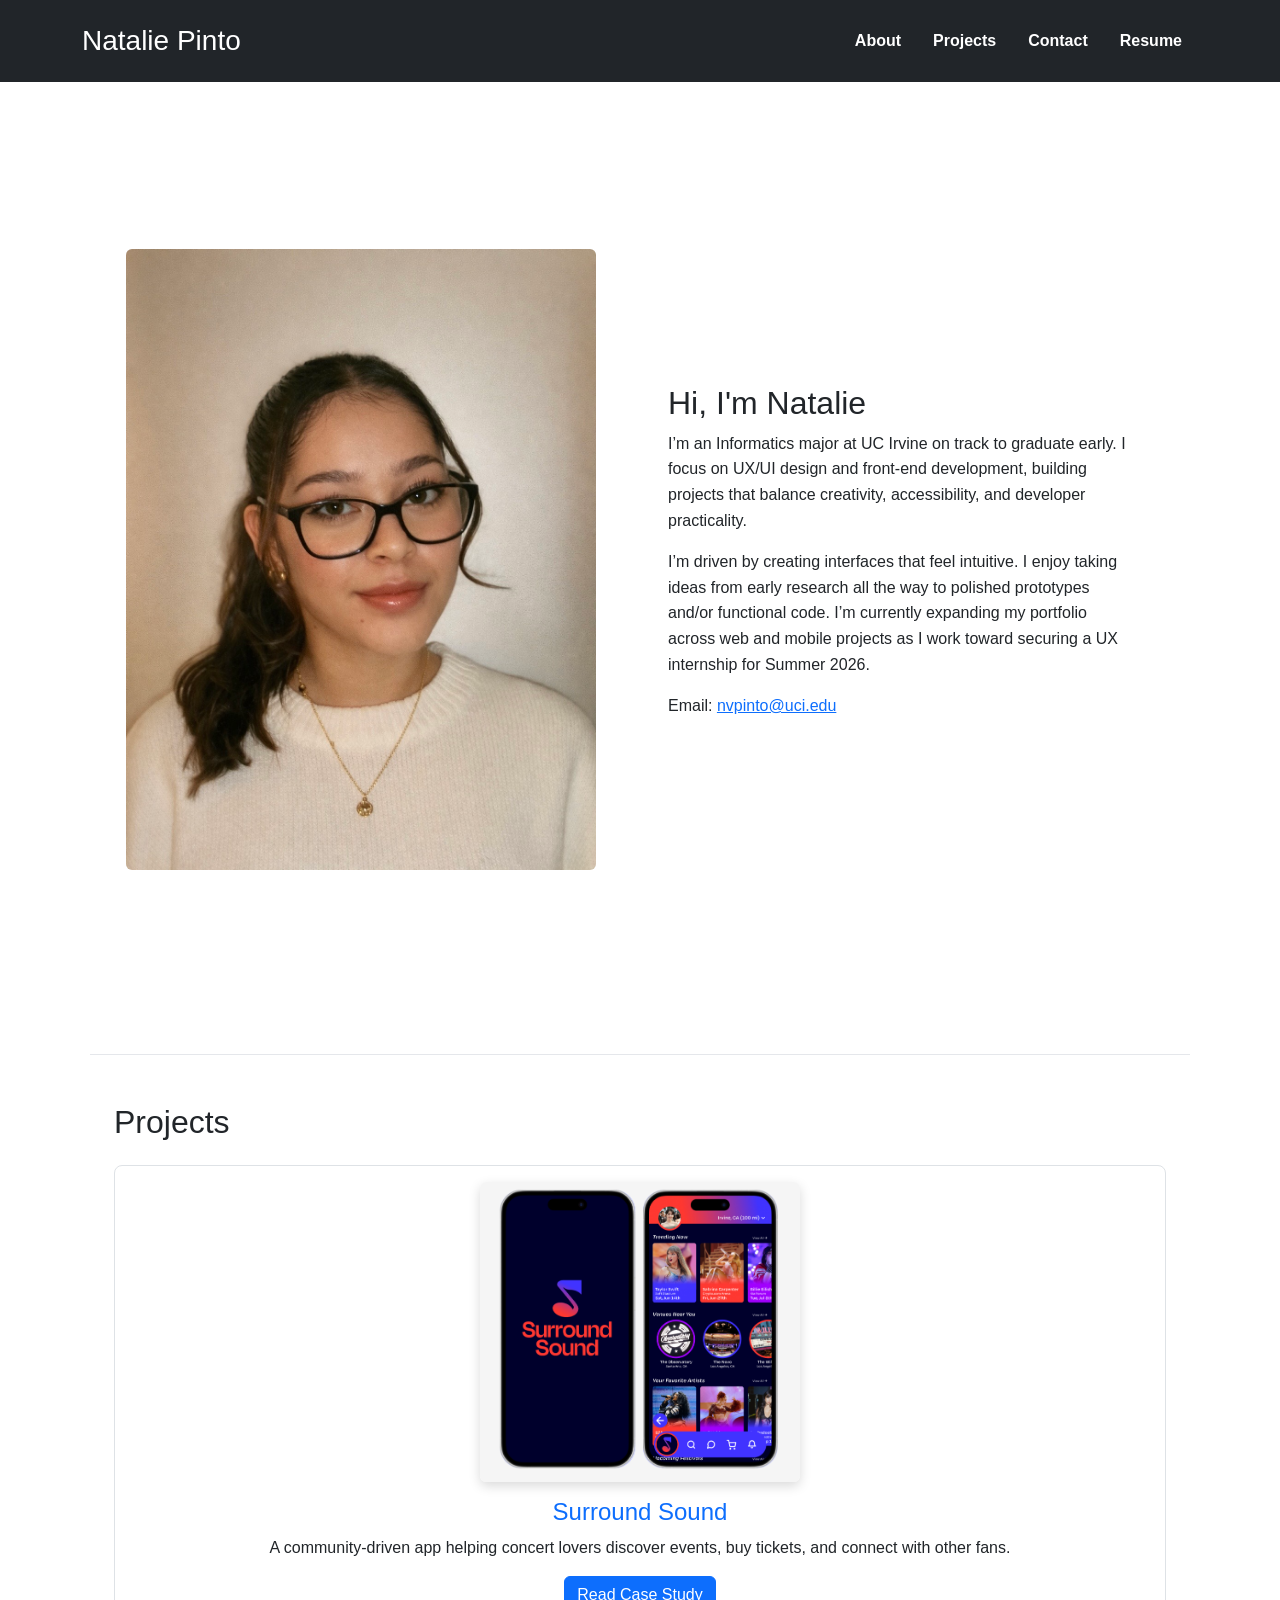
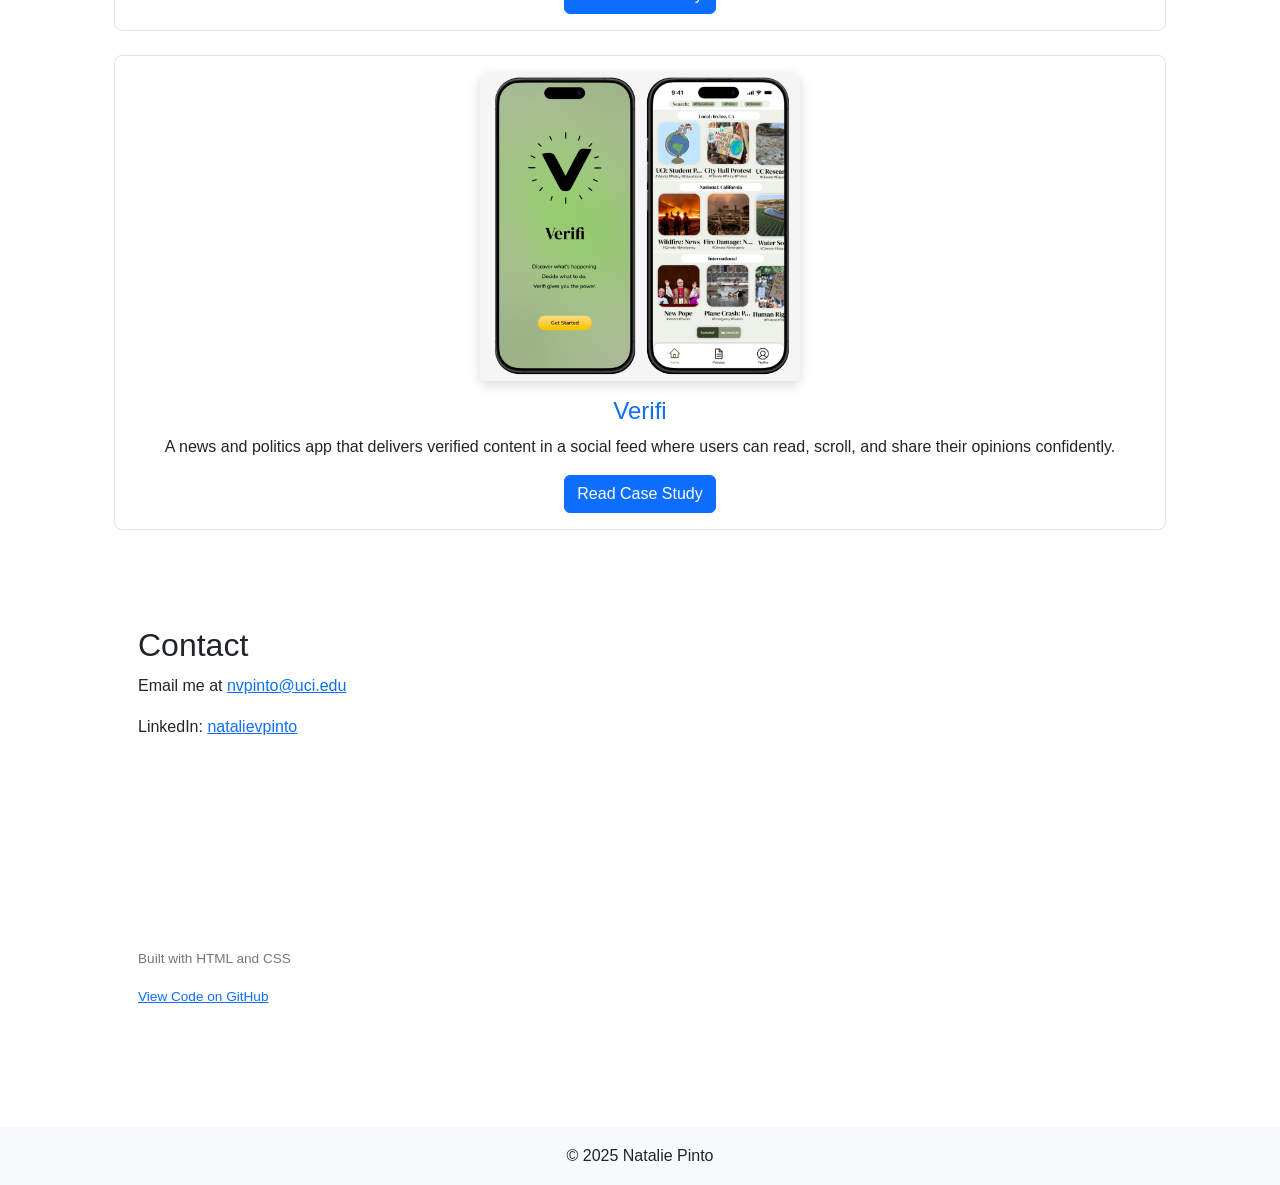
==== index.html @ e4ac5cdb "changed pfp name" ====
<!doctype html>
<html lang="en">
<!--
WRITTEN BY: Natalie Pinto
EMAIL: nvpinto@uci.edu
-->
<head>
  <meta charset="utf-8">
  <meta name="author" content="Natalie Pinto">
  <meta name="description" content="A simple portfolio site for INF assignment">
  <meta name="viewport" content="width=device-width, initial-scale=1">
  <title>Natalie's UX/UI Design Portfolio</title>

  <!-- Bootstrap (for responsiveness) -->
  <link rel="stylesheet" href="https://cdn.jsdelivr.net/npm/bootstrap@5.3.3/dist/css/bootstrap.min.css">
  <!-- External CSS -->
  <link rel="stylesheet" href="styles.css">

  <style>
    section { scroll-margin-top: 90px; }
  </style>
</head>

<body>
  <!-- Sticky navbar -->
  <header class="bg-dark text-white p-4 sticky-top">
    <div class="container d-flex justify-content-between align-items-center">
      <h1 class="m-0 fs-3">Natalie Pinto</h1>

      <nav class="d-flex">
        <a href="#about" class="text-white text-decoration-none mx-3">About</a>
        <a href="#projects" class="text-white text-decoration-none mx-3">Projects</a>
        <a href="#contact" class="text-white text-decoration-none mx-3">Contact</a>
        <a href="resume.html" class="text-white text-decoration-none mx-3">Resume</a>

      </nav>
    </div>
  </header>


  <main class="container my-4">
    <section id="about" class="hero row align-items-center gy-4">
      <div class="col-12 col-md-6 hero_img text-center">
        <img src="images/headshot.PNG" alt="Portrait of Natalie Pinto" class="img-fluid rounded">
      </div>
      <div class="col-12 col-md-6 hero_text">
        <h2>Hi, I'm Natalie</h2>
        <p>
          I’m an Informatics major at UC Irvine on track to graduate early.
          I focus on UX/UI design and front-end development, building projects that balance creativity,
          accessibility, and developer practicality.
        </p>
        <p>
          I’m driven by creating interfaces that feel intuitive. I enjoy taking ideas 
          from early research all the way to polished prototypes and/or functional code. I’m currently expanding 
          my portfolio across web and mobile projects as I work toward securing a UX internship for Summer 2026.
        </p>
        <p>Email: <a href="mailto:nvpinto@uci.edu">nvpinto@uci.edu</a></p>
      </div>
    </section>

    <section id="projects" class="projects mt-5">
      <h2 class="mb-4">Projects</h2>

      <article class="border p-3 rounded-3 project-card mb-4">
        <div class="project1_img mb-3 text-center">
          <a href="surroundSound.html">
            <img src="images/SurroundSoundCover.PNG" alt="Surround Sound App Screenshot" class="img-fluid rounded">
          </a>
        </div>
        <!-- Fixed anchor so the text is clickable -->
        <h3 class="h4">
          <a href="surroundSound.html" class="text-decoration-none">Surround Sound</a>
        </h3>
        <p class="mb-2">
          A community-driven app helping concert lovers discover events, buy tickets, and connect
          with other fans.
        </p>
        <a href="surroundSound.html" class="btn btn-primary mt-2">Read Case Study</a>
      </article>

      <article class="border p-3 rounded-3 project-card">
        <div class="project2_img mb-3 text-center">
          <a href="verifi.html">
            <img src="images/VerifiCover.PNG" alt="Verifi App Screenshot" class="img-fluid rounded">
          </a>
        </div>
        <h3 class="h4">
          <a href="verifi.html" class="text-decoration-none">Verifi</a>
        </h3>
        <p class="mb-2">
          A news and politics app that delivers verified content in a social feed where users can
          read, scroll, and share their opinions confidently.
        </p>
        <a href="verifi.html" class="btn btn-primary mt-2">Read Case Study</a>
      </article>


    <section id="contact" class="mt-5">
      <h2>Contact</h2>
      <!-- Fixed mailto link to match displayed email -->
      <p>Email me at <a href="mailto:nvpinto@uci.edu">nvpinto@uci.edu</a></p>
      <p>LinkedIn: <a href="https://www.linkedin.com/in/natalievpinto/">natalievpinto</a></p>
    </section>
  </main>

  <section id="tools-used" class="tools">
    <div class= "tech-stack"> 
      <p>
        Built with HTML and CSS
      </p>    
      <a href="https://github.com/natpinto/natpinto.github.io"
        target="_blank">
        View Code on GitHub
      </a>         
    </div>
 
   </section>


  <footer class="text-center bg-light p-3 mt-5">
    <p class="m-0">© 2025 Natalie Pinto</p>
  </footer>
</body>
</html>
---- styles.css ----
/* Basic styling */
:root {
  --gap: 2rem;
  --maxw: 1100px;
}



section:first-of-type {
  border-top: none;
}

header h1 {
  font-size: 2rem;
  margin-left: 0;
}

header nav a {
  text-decoration: none;
  font-weight: bold;
  margin-right: 0;
}

header nav a:hover {
  text-decoration: underline;
}

body {
  font-family: Arial, sans-serif;
  margin: 0;
  line-height: 1.6;
  padding: 0;
}

.hero {
  display: flex;
  align-items: center;
  justify-content: space-between;
  min-height: 100vh;   /* <-- ensures it fills the whole screen */
  padding: 1rem 2rem 2rem 2rem;
  margin: 0;
  margin-top: 0;
  width: 100%;
  gap: 3rem;
}

.hero_img, .hero_text {
  flex: 1;
}

.hero_img img {
  width: 100%;
  height: auto;        /* keeps full image visible */
  object-fit: contain; /* no cropping */
  border-radius: 12px;
}

.hero_text h1 { 
  margin-top: 0; 
}

h1, h2, h3 {
  margin-bottom: 0.5rem;
}

section {
  padding: 3rem 1.5rem;
  max-width: var(--maxw);
  margin: 0 auto;
  box-sizing: border-box;
  border-top: 1px solid #e5e7eb;}

/* Navigation styling */
nav a {
  text-decoration: none;
  font-weight: bold;
}

nav a:hover {
  text-decoration: underline;
}

.project-card {
  text-align: center;       
}

/*Image Styling*/

/* Project images on the home page */
.project1_img img,
.project2_img img {
  max-width: 100%;      
  height: auto;
  border-radius: 12px;
  margin-bottom: 1rem;
  box-shadow: 0 4px 12px rgba(0,0,0,0.15);
}




/* Competitive Analysis image styling */

.compAnalysis {
  text-align: center;          
  margin: 2rem 0;             
}

.compAnalysis img {
  display: block;
  margin: 0 auto;
  width: 90%;
  max-width: 1200px;            
  height: auto;             
  border-radius: 8px;          
  box-shadow: 0 4px 12px rgba(0,0,0,0.15); 
  margin-bottom: 1.5rem;
}

/*Key Insights table*/
.key-insights {
  width: 80%;               
  max-width: 900px;         
  margin: 0 auto;          
  border-collapse: separate;
  border-spacing: 1rem;
  text-align: center;
}

.key-insights th {
  background-color: #B4B3E5;  
  padding: 1rem;
  border-radius: 10px;
  font-size: 1.1rem;
  font-weight: bold;
}

.key-insights td {
  background-color: #D4D4F6;
  padding: 1rem;
  border-radius: 10px;
  vertical-align: top;
}

/*Empathy Map styling */

.empathyMap {
  text-align: center;          
  margin: 2rem 0;             
}

.empathyMap img {
  max-width: 100%;            
  height: auto;             
  border-radius: 8px;          
  box-shadow: 0 4px 12px rgba(0,0,0,0.15); 
}

.empathyMap a {
  display: inline-block;    
  margin-top: 0.5rem;
  text-decoration: none;
  color: #007bff;
  font-weight: bold;
}
.empathyMap a:hover {
  text-decoration: underline;
}

.appScreens {
  text-align: center;          
  margin: 2rem 0;             
}

.appScreens img {
  max-width: 100%;            
  height: auto;             
  border-radius: 8px;          
  box-shadow: 0 4px 12px rgba(0,0,0,0.15); 
}

.wireframes {
  text-align: center;          
  margin: 2rem 0;             
}

.wireframes img {
  max-width: 100%;            
  height: auto;             
  border-radius: 8px;          
  box-shadow: 0 4px 12px rgba(0,0,0,0.15); 
}

.mockups {
  text-align: center;          
  margin: 2rem 0;             
}

.mockups img {
  max-width: 100%;            
  height: auto;             
  border-radius: 8px;          
  box-shadow: 0 4px 12px rgba(0,0,0,0.15); 
}

.prototype-link {
  text-align: center;          
  margin: 2rem 0;             
}

.prototype-link .btn {
  font-size: 1.1rem;
  padding: 0.6rem 1.2rem;
  border-radius: 8px;
}


/* Responsive: smaller screens */
@media (max-width: 800px) {
  .hero {
    flex-direction: column;       
    min-height: auto;              
    padding-top: 2.5rem;
  }
  .hero_img, .hero_text {
    flex: 1 1 auto;
    width: 100%;
  }
  .hero_img { justify-content: center; }
  .hero_text { text-align: left; }

  .hero_img img {
    max-width: 200px;      
  }
}

/* Project card images on home page */
.project-card img {
  max-width: 320px;      /* controls size */
  width: 100%;
  height: auto;
  object-fit: cover;
  margin: 0 auto;
  display: block;
  border-radius: 12px;
}

.tech-stack {
  font-size: 0.85rem;
  color: #777;
  margin-bottom: 1rem;
  margin: 1.5rem;
}
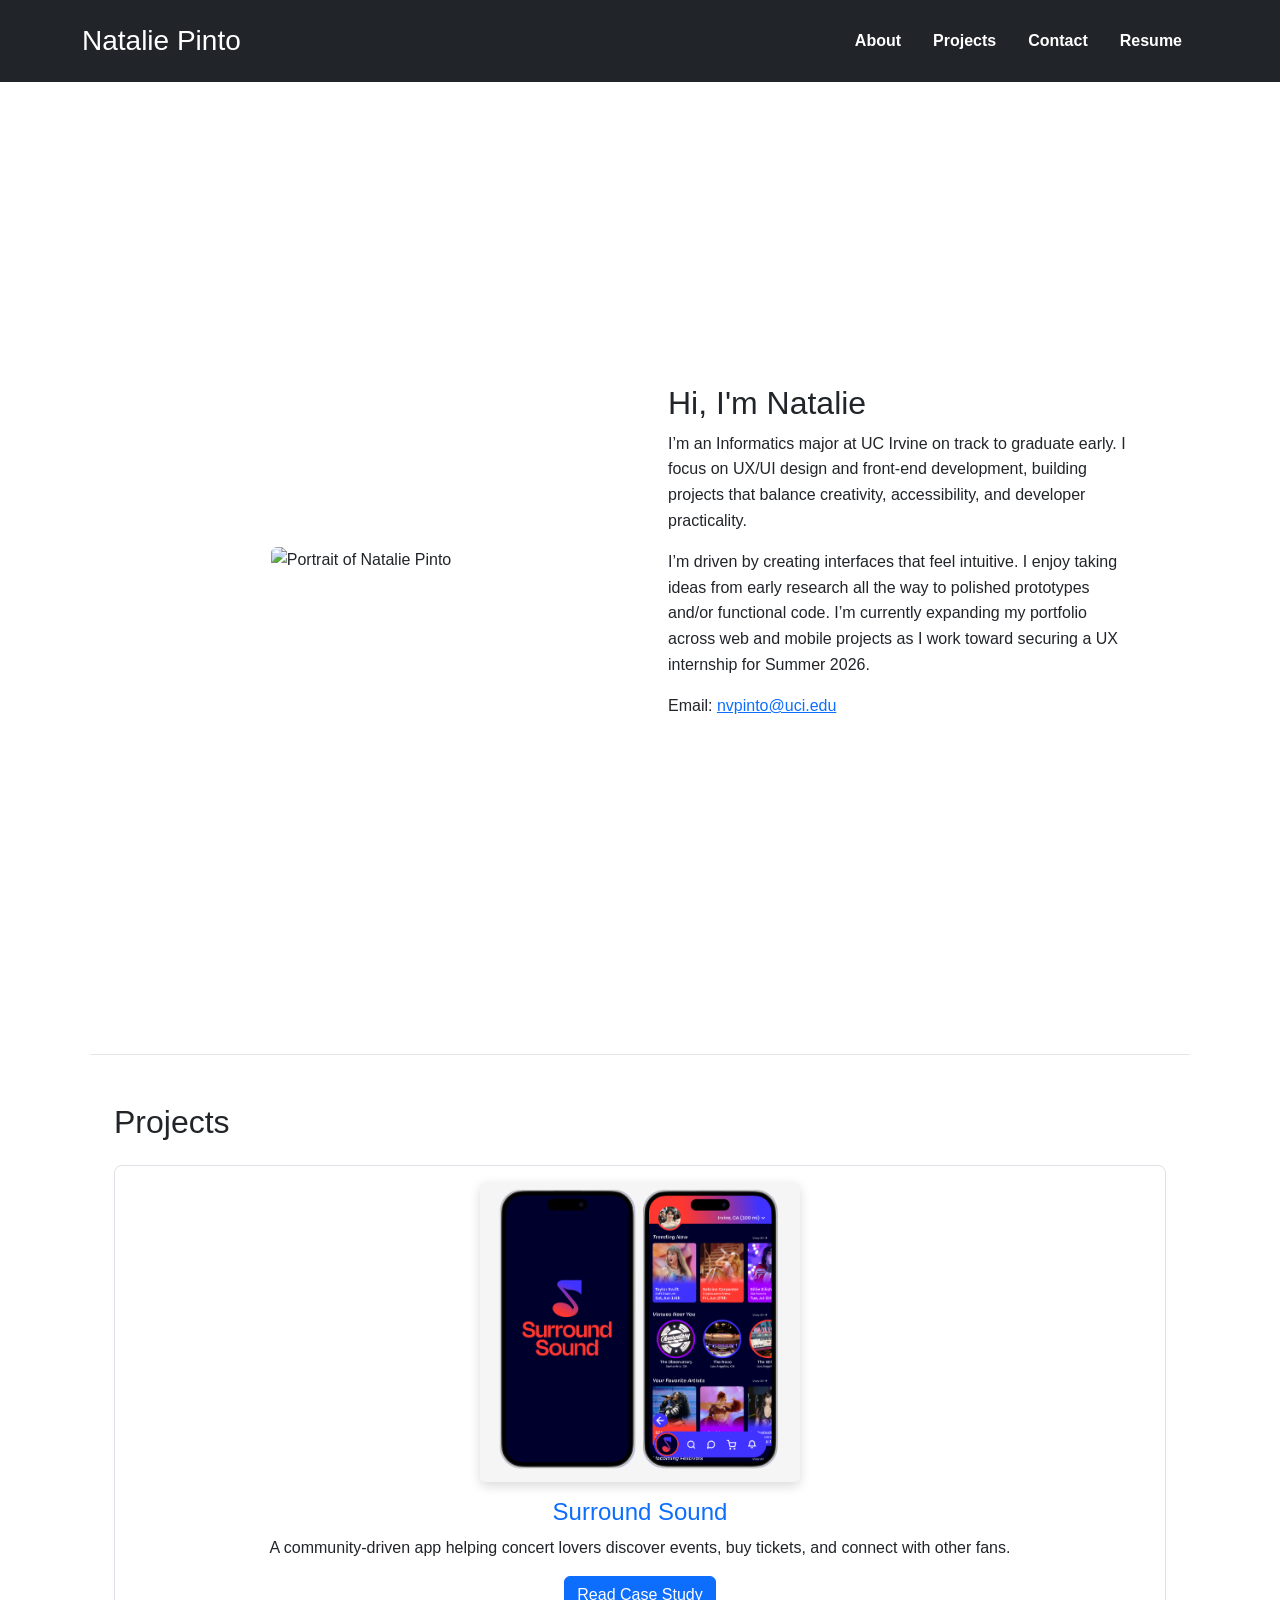
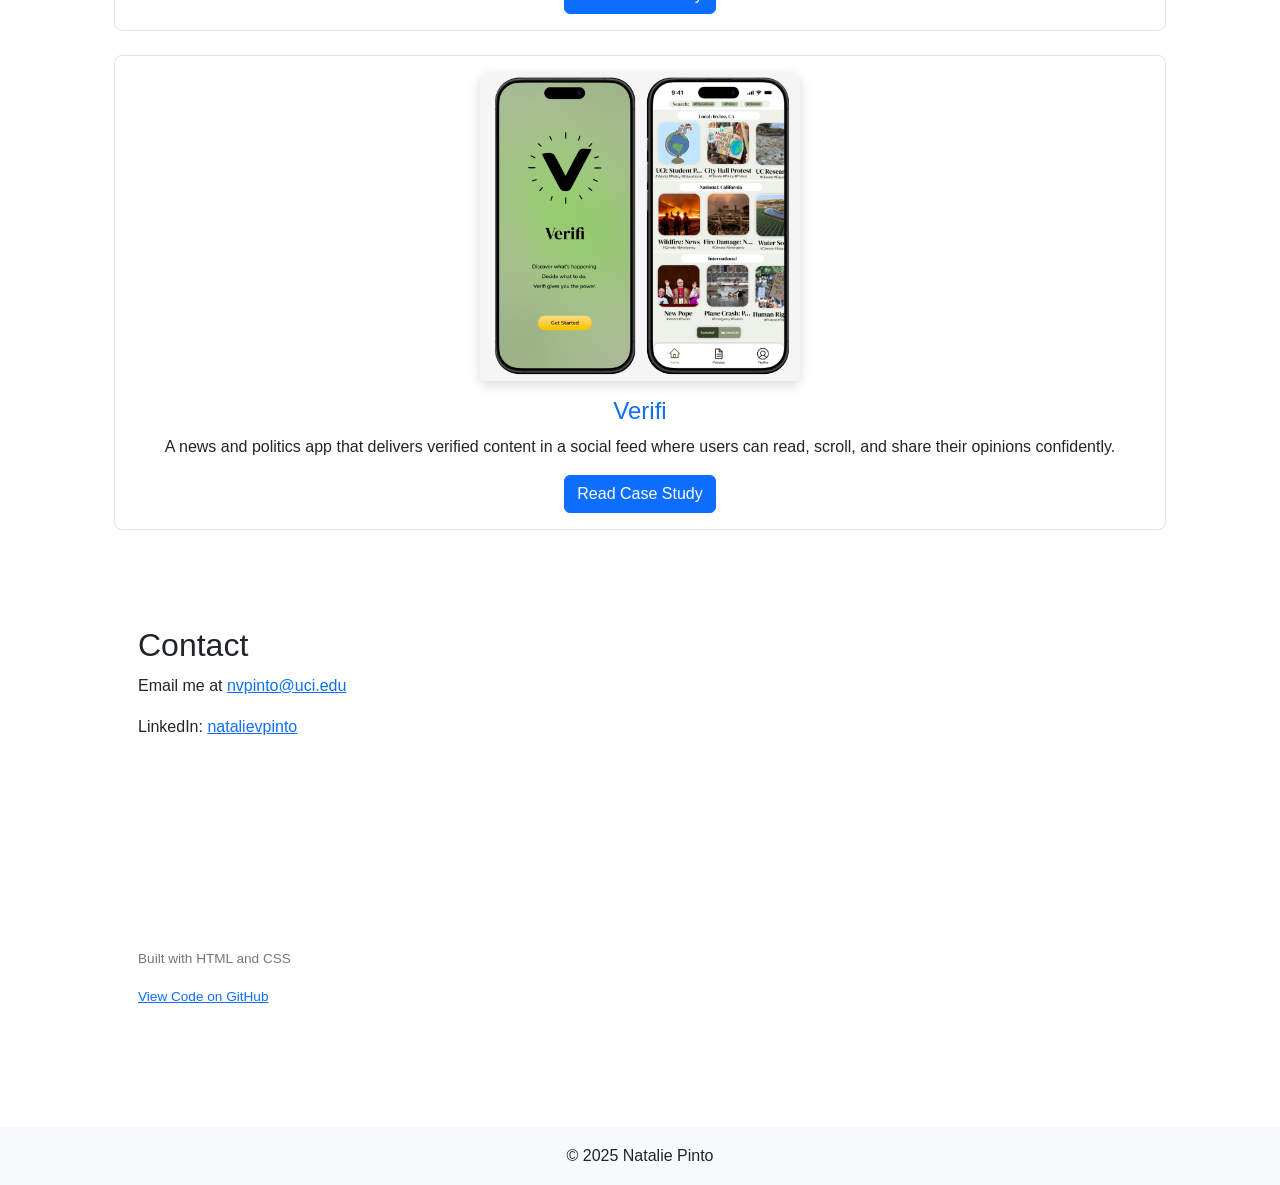
==== commit 00df6b99: "Update index.html" ====
--- a/index.html
+++ b/index.html
@@ -41,7 +41,7 @@
   <main class="container my-4">
     <section id="about" class="hero row align-items-center gy-4">
       <div class="col-12 col-md-6 hero_img text-center">
-        <img src="images/headshot.PNG" alt="Portrait of Natalie Pinto" class="img-fluid rounded">
+        <img src="images/headshot.png" alt="Portrait of Natalie Pinto" class="img-fluid rounded">
       </div>
       <div class="col-12 col-md-6 hero_text">
         <h2>Hi, I'm Natalie</h2>
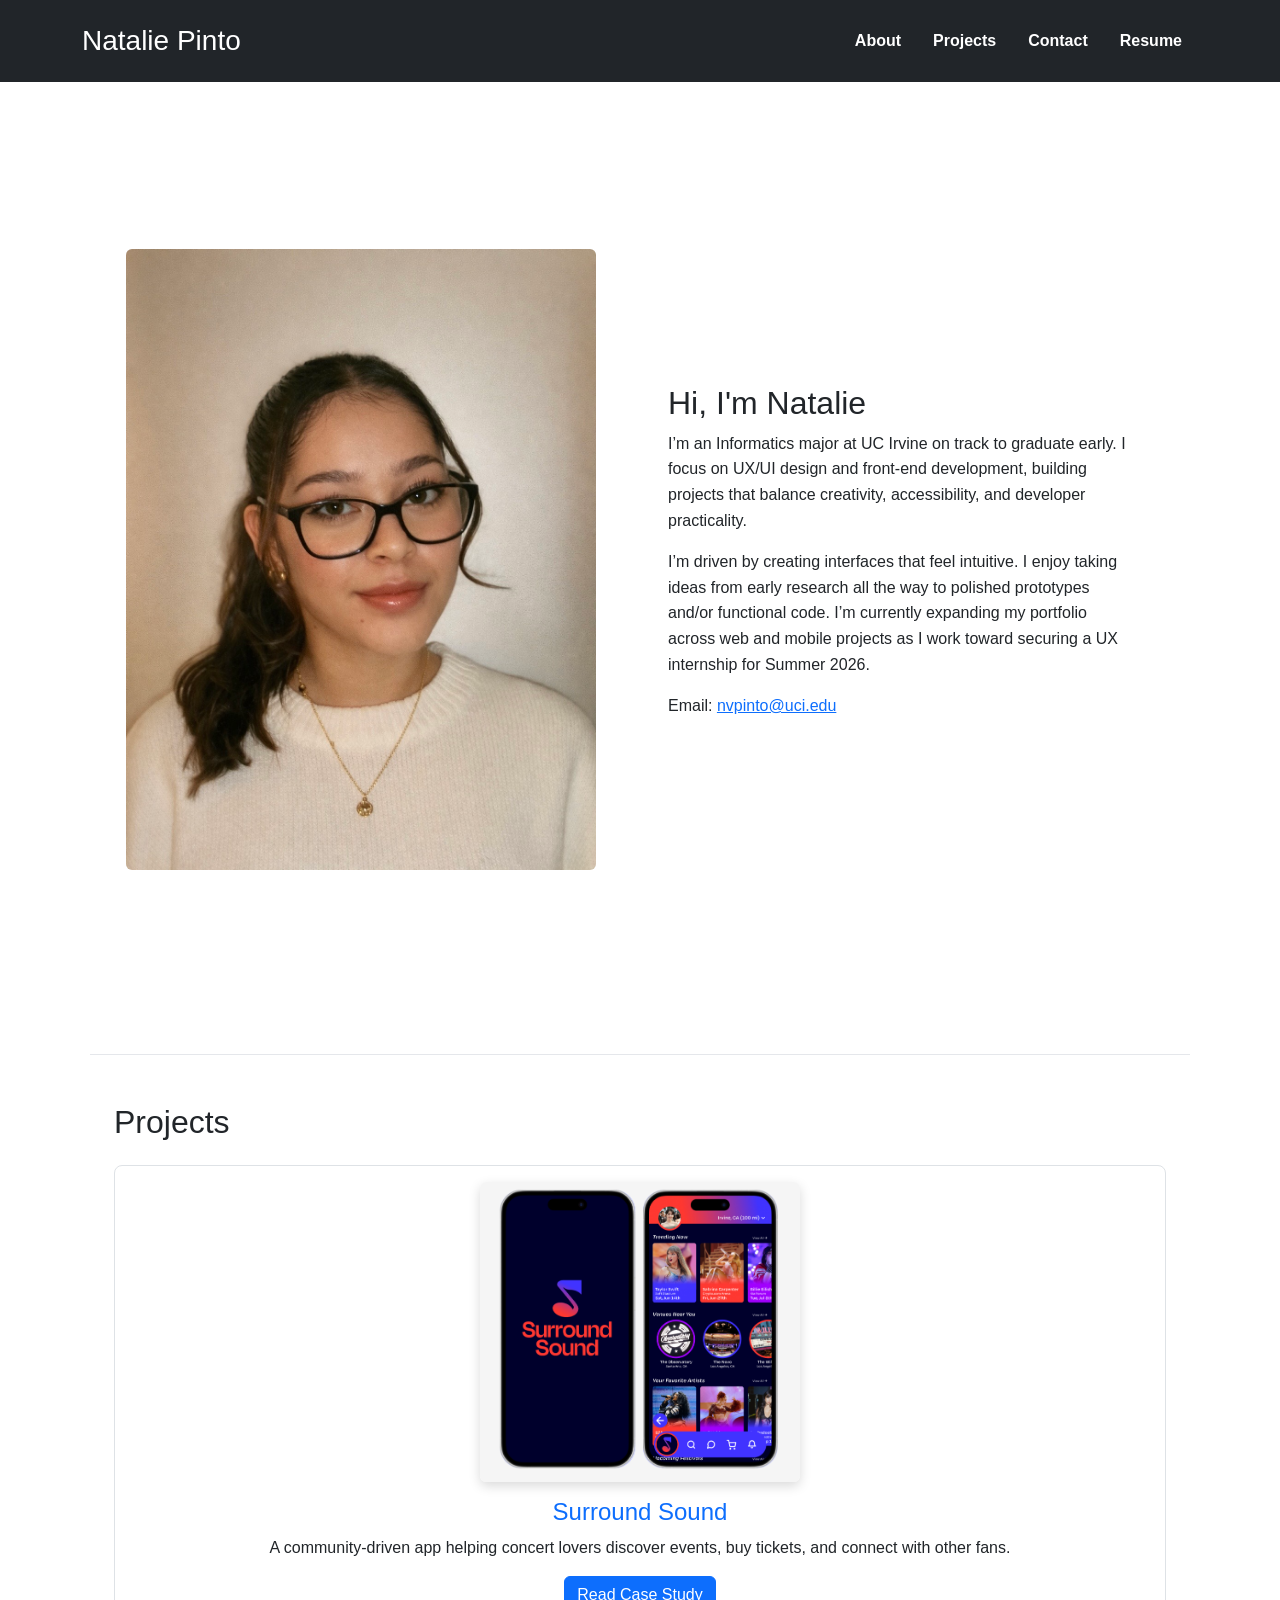
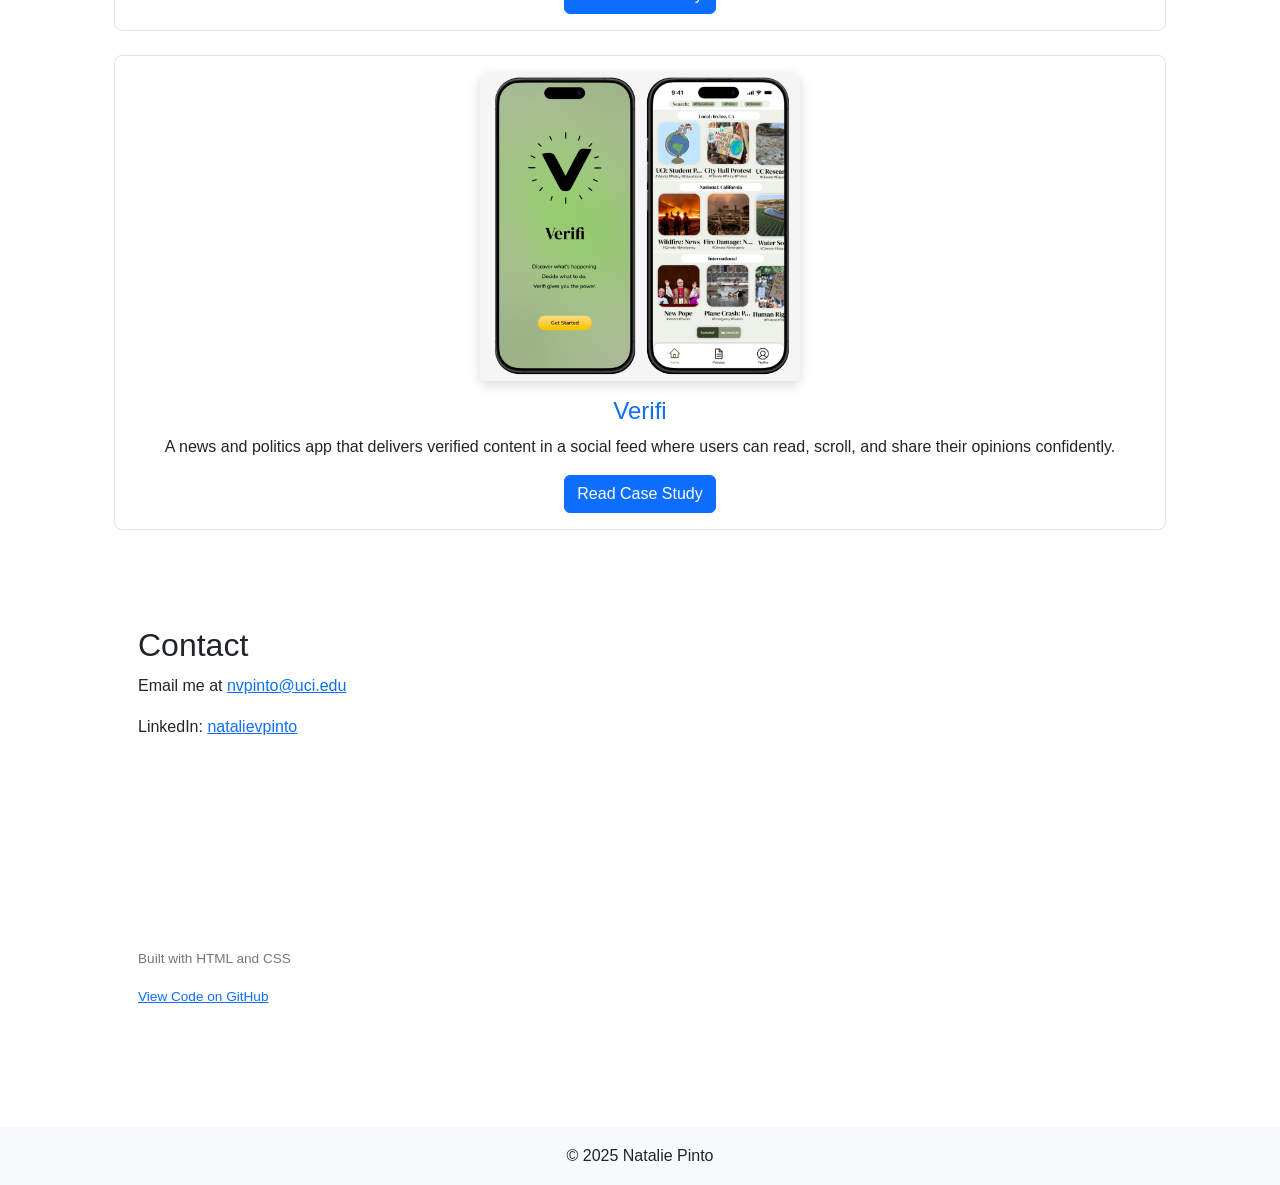
==== commit 260b509c: "changed pfp name" ====
--- a/index.html
+++ b/index.html
@@ -41,7 +41,7 @@
   <main class="container my-4">
     <section id="about" class="hero row align-items-center gy-4">
       <div class="col-12 col-md-6 hero_img text-center">
-        <img src="images/headshot.png" alt="Portrait of Natalie Pinto" class="img-fluid rounded">
+        <img src="images/headshot.jpg" alt="Portrait of Natalie Pinto" class="img-fluid rounded">
       </div>
       <div class="col-12 col-md-6 hero_text">
         <h2>Hi, I'm Natalie</h2>
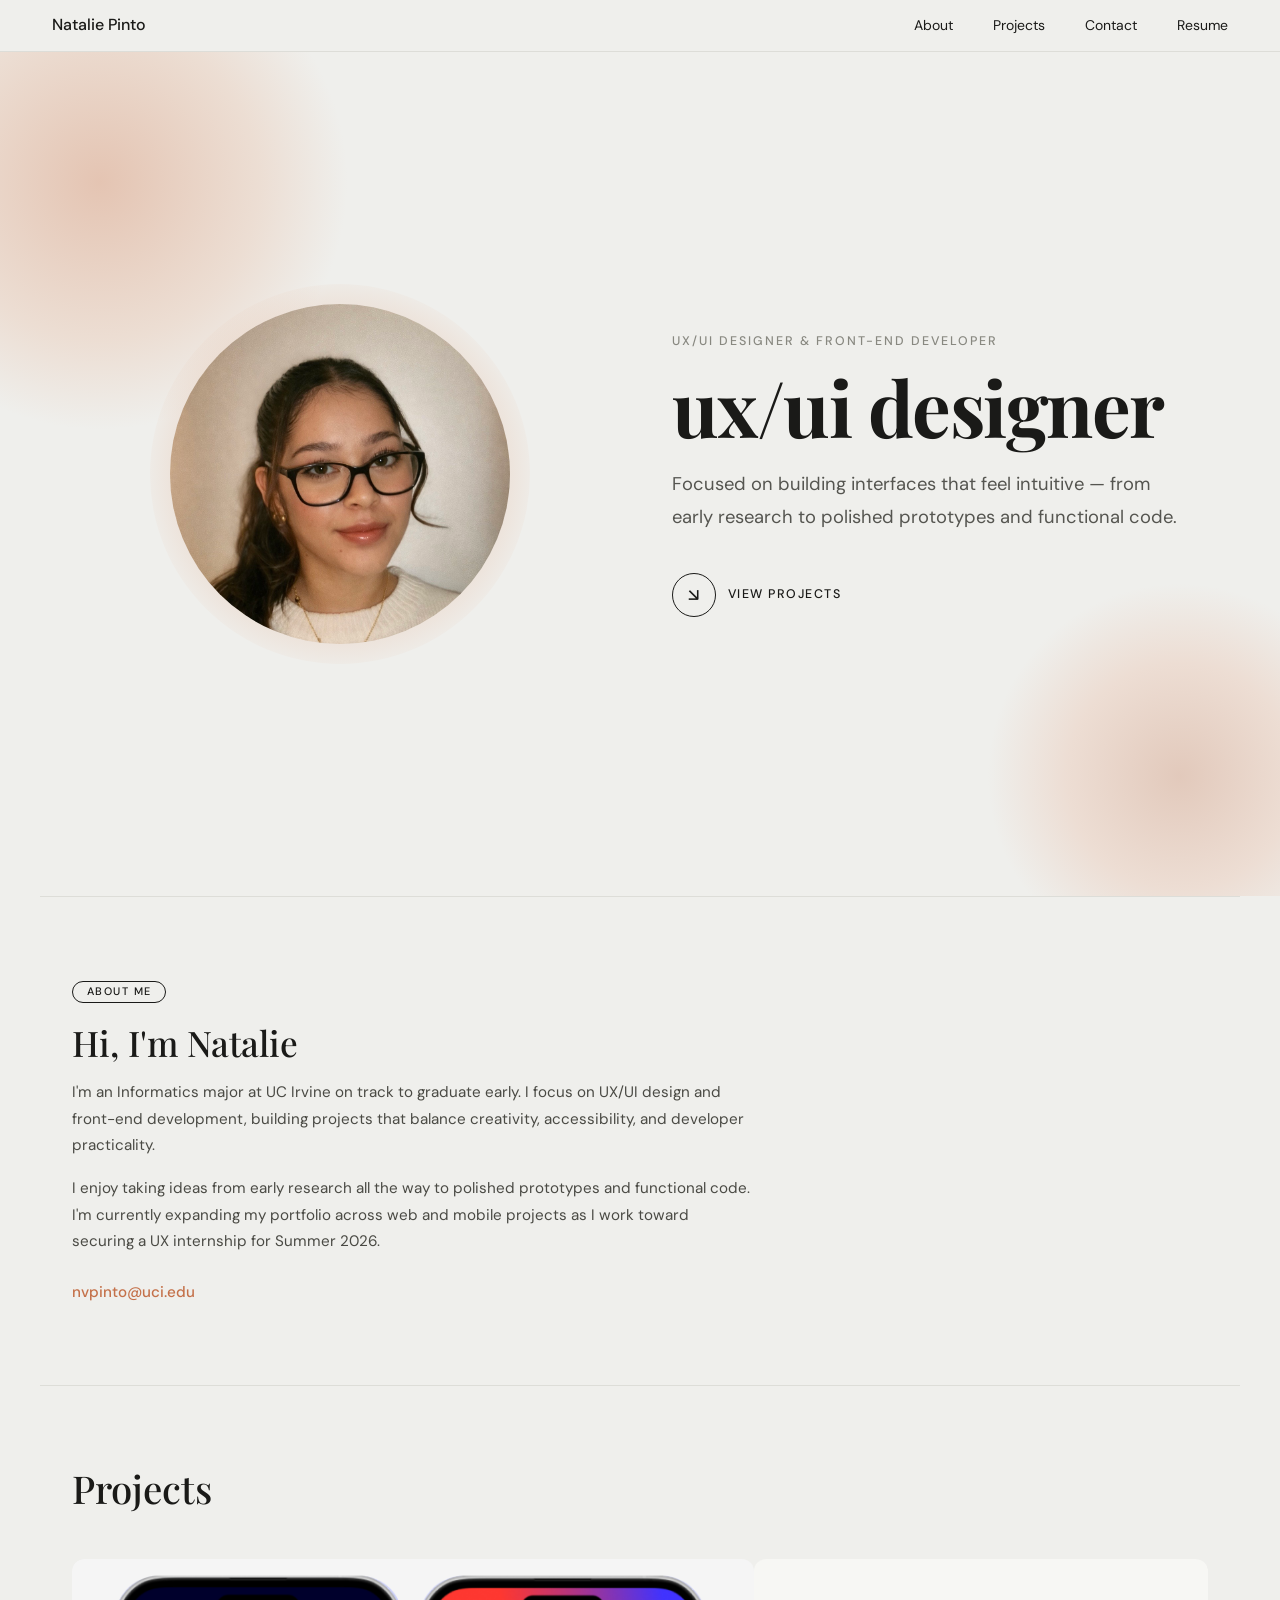
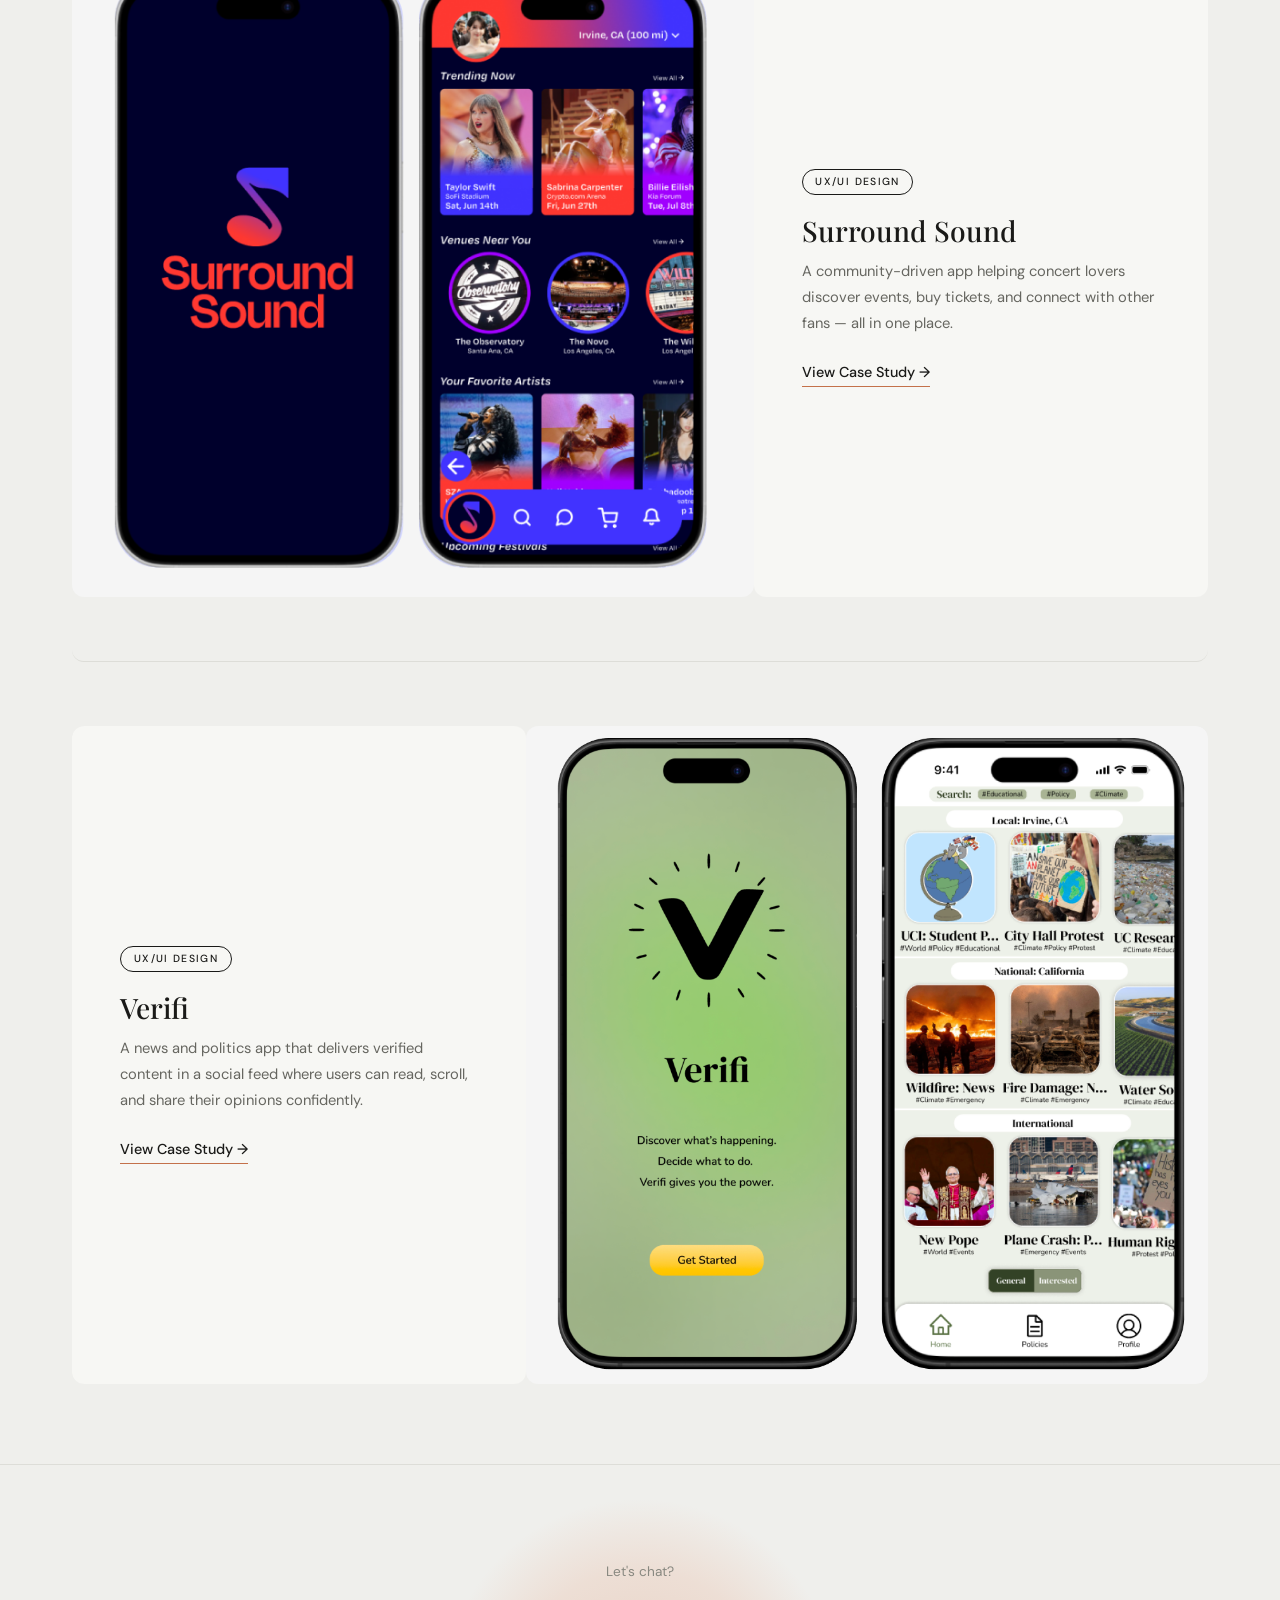
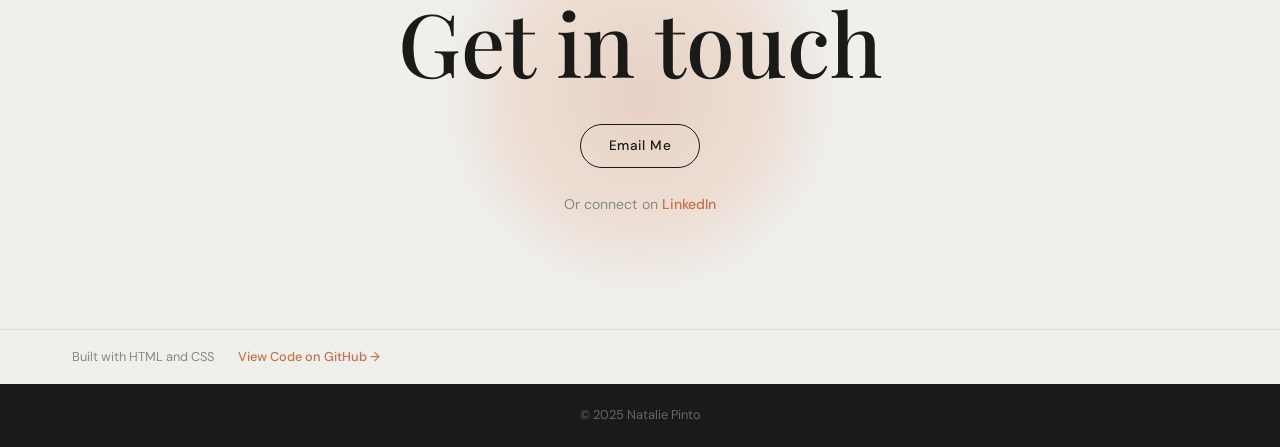
==== commit 682626a8: "Portfolio Redesign" ====
--- a/index.html
+++ b/index.html
@@ -7,119 +7,239 @@
 <head>
   <meta charset="utf-8">
   <meta name="author" content="Natalie Pinto">
-  <meta name="description" content="A simple portfolio site for INF assignment">
+  <meta name="description" content="UX/UI Design Portfolio – Natalie Pinto">
   <meta name="viewport" content="width=device-width, initial-scale=1">
-  <title>Natalie's UX/UI Design Portfolio</title>
-
-  <!-- Bootstrap (for responsiveness) -->
+  <title>Natalie Pinto – UX/UI Design Portfolio</title>
   <link rel="stylesheet" href="https://cdn.jsdelivr.net/npm/bootstrap@5.3.3/dist/css/bootstrap.min.css">
-  <!-- External CSS -->
   <link rel="stylesheet" href="styles.css">
-
   <style>
-    section { scroll-margin-top: 90px; }
+    /* Split hero overrides */
+    .hero-section {
+      text-align: left;
+      justify-content: flex-start;
+      padding: 0;
+      align-items: stretch;
+      min-height: calc(100vh - 56px);
+    }
+
+    .hero-split {
+      display: grid;
+      grid-template-columns: 1fr 1fr;
+      width: 100%;
+      max-width: var(--maxw);
+      margin: 0 auto;
+      align-items: center;
+      gap: 4rem;
+      padding: 5rem 2rem;
+      position: relative;
+      z-index: 1;
+    }
+
+    .hero-photo {
+      display: flex;
+      justify-content: center;
+      align-items: center;
+      position: relative;
+    }
+
+    .hero-photo-bg {
+      position: absolute;
+      width: 380px;
+      height: 380px;
+      border-radius: 50%;
+      background: radial-gradient(circle, #D4845C 0%, #E8C4AE 55%, transparent 75%);
+      opacity: 0.45;
+    }
+
+    .hero-photo img {
+      position: relative;
+      z-index: 1;
+      width: 340px;
+      height: 340px;
+      border-radius: 50%;
+      object-fit: cover;
+      object-position: center 20%;
+    }
+
+    .hero-text-col {
+      display: flex;
+      flex-direction: column;
+      justify-content: center;
+    }
+
+    .hero-text-col .hero-role {
+      text-align: left;
+    }
+
+    .hero-text-col .hero-headline {
+      text-align: left;
+      font-size: clamp(3rem, 6vw, 5.5rem);
+    }
+
+    .hero-text-col .hero-sub {
+      text-align: left;
+      margin: 0 0 2.5rem;
+    }
+
+    @media (max-width: 820px) {
+      .hero-section {
+        text-align: center;
+        align-items: center;
+      }
+
+      .hero-split {
+        grid-template-columns: 1fr;
+        gap: 2.5rem;
+        padding: 4rem 1.5rem;
+      }
+
+      .hero-photo { order: 1; }
+      .hero-text-col { order: 2; }
+
+      .hero-photo-bg {
+        width: 240px;
+        height: 240px;
+      }
+
+      .hero-photo img {
+        width: 220px;
+        height: 220px;
+      }
+
+      .hero-text-col .hero-headline,
+      .hero-text-col .hero-role,
+      .hero-text-col .hero-sub {
+        text-align: center;
+      }
+
+      .hero-cta { justify-content: center; }
+    }
   </style>
 </head>
-
 <body>
-  <!-- Sticky navbar -->
-  <header class="bg-dark text-white p-4 sticky-top">
+
+  <!-- Nav -->
+  <header class="sticky-top">
     <div class="container d-flex justify-content-between align-items-center">
-      <h1 class="m-0 fs-3">Natalie Pinto</h1>
-
-      <nav class="d-flex">
-        <a href="#about" class="text-white text-decoration-none mx-3">About</a>
-        <a href="#projects" class="text-white text-decoration-none mx-3">Projects</a>
-        <a href="#contact" class="text-white text-decoration-none mx-3">Contact</a>
-        <a href="resume.html" class="text-white text-decoration-none mx-3">Resume</a>
-
+      <h1 class="m-0">Natalie Pinto</h1>
+      <nav>
+        <a href="#about">About</a>
+        <a href="#projects">Projects</a>
+        <a href="#contact">Contact</a>
+        <a href="resume.html">Resume</a>
       </nav>
     </div>
   </header>
 
-
-  <main class="container my-4">
-    <section id="about" class="hero row align-items-center gy-4">
-      <div class="col-12 col-md-6 hero_img text-center">
-        <img src="images/headshot.jpg" alt="Portrait of Natalie Pinto" class="img-fluid rounded">
-      </div>
-      <div class="col-12 col-md-6 hero_text">
-        <h2>Hi, I'm Natalie</h2>
+  <!-- Hero — photo + headline side by side -->
+  <div class="hero-section">
+    <div class="hero-blob-1"></div>
+    <div class="hero-blob-2"></div>
+
+    <div class="hero-split">
+      <!-- Photo -->
+      <div class="hero-photo">
+        <div class="hero-photo-bg"></div>
+        <img src="images/headshot1.jpg" alt="Portrait of Natalie Pinto">
+      </div>
+
+      <!-- Text -->
+      <div class="hero-text-col">
+        <span class="hero-role">UX/UI Designer &amp; Front-End Developer</span>
+        <span class="hero-headline">ux/ui designer</span>
+        <span class="hero-sub">
+          Focused on building interfaces that feel intuitive — from early research to polished prototypes and functional code.
+        </span>
+        <a href="#projects" class="hero-cta">
+          <span class="hero-cta-circle">↘</span>
+          View Projects
+        </a>
+      </div>
+    </div>
+  </div>
+
+  <!-- About -->
+  <section id="about" class="about-section" style="scroll-margin-top:80px;">
+    <div class="about-text" style="grid-column: 1 / -1; max-width: 680px;">
+      <h5>About me</h5>
+      <h2>Hi, I'm Natalie</h2>
+      <p>
+        I'm an Informatics major at UC Irvine on track to graduate early.
+        I focus on UX/UI design and front-end development, building projects that balance
+        creativity, accessibility, and developer practicality.
+      </p>
+      <p>
+        I enjoy taking ideas from early research all the way to polished prototypes and
+        functional code. I'm currently expanding my portfolio across web and mobile projects
+        as I work toward securing a UX internship for Summer 2026.
+      </p>
+      <p style="margin-top:1.5rem; margin-bottom:0;">
+        <a href="mailto:nvpinto@uci.edu" style="color:var(--terracotta); font-weight:500; text-decoration:none;">nvpinto@uci.edu</a>
+      </p>
+    </div>
+  </section>
+
+  <!-- Projects -->
+  <section id="projects" class="projects-section" style="scroll-margin-top:80px;">
+    <h2>Projects</h2>
+
+    <!-- Surround Sound — image left, text right -->
+    <div class="project-row">
+      <a href="surroundSound.html" class="project-img-link">
+        <img src="images/SurroundSoundCover.PNG" alt="Surround Sound App Screenshot">
+      </a>
+      <div class="project-info">
+        <span class="project-tag">UX/UI Design</span>
+        <h3>Surround Sound</h3>
         <p>
-          I’m an Informatics major at UC Irvine on track to graduate early.
-          I focus on UX/UI design and front-end development, building projects that balance creativity,
-          accessibility, and developer practicality.
+          A community-driven app helping concert lovers discover events, buy tickets,
+          and connect with other fans — all in one place.
         </p>
+        <a href="surroundSound.html" class="project-link">View Case Study →</a>
+      </div>
+    </div>
+
+    <!-- Verifi — text left, image right -->
+    <div class="project-row project-row--flip">
+      <div class="project-info">
+        <span class="project-tag">UX/UI Design</span>
+        <h3>Verifi</h3>
         <p>
-          I’m driven by creating interfaces that feel intuitive. I enjoy taking ideas 
-          from early research all the way to polished prototypes and/or functional code. I’m currently expanding 
-          my portfolio across web and mobile projects as I work toward securing a UX internship for Summer 2026.
+          A news and politics app that delivers verified content in a social feed where
+          users can read, scroll, and share their opinions confidently.
         </p>
-        <p>Email: <a href="mailto:nvpinto@uci.edu">nvpinto@uci.edu</a></p>
-      </div>
-    </section>
-
-    <section id="projects" class="projects mt-5">
-      <h2 class="mb-4">Projects</h2>
-
-      <article class="border p-3 rounded-3 project-card mb-4">
-        <div class="project1_img mb-3 text-center">
-          <a href="surroundSound.html">
-            <img src="images/SurroundSoundCover.PNG" alt="Surround Sound App Screenshot" class="img-fluid rounded">
-          </a>
-        </div>
-        <!-- Fixed anchor so the text is clickable -->
-        <h3 class="h4">
-          <a href="surroundSound.html" class="text-decoration-none">Surround Sound</a>
-        </h3>
-        <p class="mb-2">
-          A community-driven app helping concert lovers discover events, buy tickets, and connect
-          with other fans.
-        </p>
-        <a href="surroundSound.html" class="btn btn-primary mt-2">Read Case Study</a>
-      </article>
-
-      <article class="border p-3 rounded-3 project-card">
-        <div class="project2_img mb-3 text-center">
-          <a href="verifi.html">
-            <img src="images/VerifiCover.PNG" alt="Verifi App Screenshot" class="img-fluid rounded">
-          </a>
-        </div>
-        <h3 class="h4">
-          <a href="verifi.html" class="text-decoration-none">Verifi</a>
-        </h3>
-        <p class="mb-2">
-          A news and politics app that delivers verified content in a social feed where users can
-          read, scroll, and share their opinions confidently.
-        </p>
-        <a href="verifi.html" class="btn btn-primary mt-2">Read Case Study</a>
-      </article>
-
-
-    <section id="contact" class="mt-5">
-      <h2>Contact</h2>
-      <!-- Fixed mailto link to match displayed email -->
-      <p>Email me at <a href="mailto:nvpinto@uci.edu">nvpinto@uci.edu</a></p>
-      <p>LinkedIn: <a href="https://www.linkedin.com/in/natalievpinto/">natalievpinto</a></p>
-    </section>
-  </main>
-
-  <section id="tools-used" class="tools">
-    <div class= "tech-stack"> 
-      <p>
-        Built with HTML and CSS
-      </p>    
-      <a href="https://github.com/natpinto/natpinto.github.io"
-        target="_blank">
-        View Code on GitHub
-      </a>         
-    </div>
- 
-   </section>
-
-
-  <footer class="text-center bg-light p-3 mt-5">
-    <p class="m-0">© 2025 Natalie Pinto</p>
+        <a href="verifi.html" class="project-link">View Case Study →</a>
+      </div>
+      <a href="verifi.html" class="project-img-link">
+        <img src="images/VerifiCover.PNG" alt="Verifi App Screenshot">
+      </a>
+    </div>
+  </section>
+
+  <!-- Contact -->
+  <section id="contact" class="contact-section" style="scroll-margin-top:80px;">
+    <div class="contact-blob"></div>
+    <div class="contact-inner">
+      <span class="contact-eyebrow">Let's chat?</span>
+      <h2>Get in touch</h2>
+      <a href="mailto:nvpinto@uci.edu" class="contact-btn">Email Me</a>
+      <p style="margin-top:1.5rem; font-size:0.88rem; color:var(--muted);">
+        Or connect on <a href="https://www.linkedin.com/in/natalievpinto/" target="_blank" rel="noopener" style="color:var(--terracotta); font-weight:500; text-decoration:none;">LinkedIn</a>
+      </p>
+    </div>
+  </section>
+
+  <!-- Tools strip -->
+  <div class="tools">
+    <div class="tech-stack">
+      <p>Built with HTML and CSS</p>
+      <a href="https://github.com/natpinto/natpinto.github.io" target="_blank" rel="noopener">View Code on GitHub →</a>
+    </div>
+  </div>
+
+  <footer>
+    <p>© 2025 Natalie Pinto</p>
   </footer>
+
 </body>
 </html>
--- a/styles.css
+++ b/styles.css
@@ -1,253 +1,635 @@
-/* Basic styling */
+@import url('https://fonts.googleapis.com/css2?family=Playfair+Display:ital,wght@0,400;0,700;1,400&family=DM+Sans:wght@300;400;500&display=swap');
+
+/* ── Tokens ─────────────────────────────────────────────── */
 :root {
-  --gap: 2rem;
-  --maxw: 1100px;
-}
-
-
-
-section:first-of-type {
-  border-top: none;
+  --bg:         #EFEFEC;
+  --surface:    #F7F7F4;
+  --white:      #FFFFFF;
+  --charcoal:   #1A1A18;
+  --terracotta: #C4714A;
+  --terra-mid:  #D4845C;
+  --terra-light:#E8C4AE;
+  --muted:      #888880;
+  --border:     #DDDDD8;
+  --radius:     12px;
+  --maxw:       1200px;
+}
+
+/* ── Base ────────────────────────────────────────────────── */
+*, *::before, *::after { box-sizing: border-box; }
+html { scroll-behavior: smooth; }
+
+body {
+  font-family: 'DM Sans', sans-serif;
+  background: var(--bg);
+  color: var(--charcoal);
+  margin: 0;
+  padding: 0;
+  line-height: 1.6;
+}
+
+h1, h2, h3 {
+  font-family: 'Playfair Display', serif;
+  color: var(--charcoal);
+  line-height: 1.15;
+  margin: 0 0 0.75rem;
+}
+
+h4, h5, h6 {
+  font-family: 'DM Sans', sans-serif;
+  color: var(--charcoal);
+  margin: 0 0 0.5rem;
+}
+
+h5 {
+  display: inline-block;
+  font-size: 0.68rem;
+  font-weight: 500;
+  letter-spacing: 0.14em;
+  text-transform: uppercase;
+  color: var(--charcoal);
+  border: 1.5px solid var(--charcoal);
+  border-radius: 999px;
+  padding: 0.22rem 0.85rem;
+  margin-bottom: 1.25rem;
+}
+
+p { color: #4A4A44; margin: 0 0 1rem; line-height: 1.75; }
+a { color: var(--charcoal); }
+section { scroll-margin-top: 80px; }
+
+/* ── Nav ─────────────────────────────────────────────────── */
+header {
+  background: var(--bg) !important;
+  border-bottom: 1px solid var(--border);
+  padding: 0.9rem 0 !important;
+  position: sticky;
+  top: 0;
+  z-index: 100;
+}
+
+header .container {
+  max-width: var(--maxw);
+  display: flex;
+  justify-content: space-between;
+  align-items: center;
 }
 
 header h1 {
-  font-size: 2rem;
-  margin-left: 0;
+  font-family: 'DM Sans', sans-serif !important;
+  font-size: 1rem !important;
+  font-weight: 500 !important;
+  color: var(--charcoal) !important;
+  margin: 0;
+}
+
+header nav {
+  display: flex;
+  align-items: center;
+  gap: 2.5rem;
 }
 
 header nav a {
-  text-decoration: none;
-  font-weight: bold;
-  margin-right: 0;
-}
-
-header nav a:hover {
-  text-decoration: underline;
-}
-
-body {
-  font-family: Arial, sans-serif;
-  margin: 0;
-  line-height: 1.6;
-  padding: 0;
-}
-
-.hero {
+  font-family: 'DM Sans', sans-serif;
+  font-size: 0.875rem;
+  font-weight: 400;
+  color: var(--charcoal) !important;
+  text-decoration: none !important;
+  transition: color 0.2s;
+}
+
+header nav a:hover { color: var(--terracotta) !important; }
+
+/* ── Hero ─────────────────────────────────────────────────── */
+.hero-section {
+  position: relative;
+  overflow: hidden;
+  min-height: calc(100vh - 56px);
   display: flex;
   align-items: center;
-  justify-content: space-between;
-  min-height: 100vh;   /* <-- ensures it fills the whole screen */
-  padding: 1rem 2rem 2rem 2rem;
-  margin: 0;
-  margin-top: 0;
-  width: 100%;
-  gap: 3rem;
-}
-
-.hero_img, .hero_text {
-  flex: 1;
-}
-
-.hero_img img {
-  width: 100%;
-  height: auto;        /* keeps full image visible */
-  object-fit: contain; /* no cropping */
-  border-radius: 12px;
-}
-
-.hero_text h1 { 
-  margin-top: 0; 
-}
-
-h1, h2, h3 {
-  margin-bottom: 0.5rem;
-}
-
-section {
-  padding: 3rem 1.5rem;
+  justify-content: center;
+  text-align: center;
+  padding: 6rem 2rem;
+  background: var(--bg);
+}
+
+.hero-blob-1 {
+  position: absolute;
+  width: 500px; height: 500px;
+  border-radius: 50%;
+  background: radial-gradient(circle, #D4845C 0%, #E8C4AE 45%, transparent 70%);
+  opacity: 0.4;
+  top: -120px; left: -150px;
+  pointer-events: none;
+}
+
+.hero-blob-2 {
+  position: absolute;
+  width: 400px; height: 400px;
+  border-radius: 50%;
+  background: radial-gradient(circle, #C4714A 0%, #E8B49A 40%, transparent 68%);
+  opacity: 0.3;
+  bottom: -80px; right: -100px;
+  pointer-events: none;
+}
+
+.hero-inner {
+  position: relative;
+  z-index: 1;
+  max-width: 860px;
+}
+
+.hero-role {
+  font-family: 'DM Sans', sans-serif;
+  font-size: 0.78rem;
+  font-weight: 500;
+  letter-spacing: 0.16em;
+  text-transform: uppercase;
+  color: var(--muted);
+  margin-bottom: 1rem;
+  display: block;
+}
+
+.hero-headline {
+  font-family: 'Playfair Display', serif;
+  font-size: clamp(3.5rem, 9vw, 7rem);
+  font-weight: 700;
+  color: var(--charcoal);
+  line-height: 1;
+  margin-bottom: 1.5rem;
+  letter-spacing: -0.02em;
+  display: block;
+}
+
+.hero-sub {
+  font-size: clamp(1rem, 1.8vw, 1.15rem);
+  color: #555550;
+  max-width: 520px;
+  margin: 0 auto 2.5rem;
+  line-height: 1.75;
+  display: block;
+}
+
+.hero-cta {
+  display: inline-flex;
+  align-items: center;
+  gap: 0.75rem;
+  font-family: 'DM Sans', sans-serif;
+  font-size: 0.78rem;
+  font-weight: 500;
+  letter-spacing: 0.12em;
+  text-transform: uppercase;
+  color: var(--charcoal);
+  text-decoration: none;
+}
+
+.hero-cta-circle {
+  width: 44px; height: 44px;
+  border-radius: 50%;
+  border: 1.5px solid var(--charcoal);
+  display: inline-flex;
+  align-items: center;
+  justify-content: center;
+  font-size: 1.1rem;
+  transition: background 0.2s, border-color 0.2s, color 0.2s;
+}
+
+.hero-cta:hover .hero-cta-circle {
+  background: var(--terracotta);
+  border-color: var(--terracotta);
+  color: #fff;
+}
+
+/* ── About ───────────────────────────────────────────────── */
+.about-section {
   max-width: var(--maxw);
   margin: 0 auto;
-  box-sizing: border-box;
-  border-top: 1px solid #e5e7eb;}
-
-/* Navigation styling */
-nav a {
-  text-decoration: none;
-  font-weight: bold;
-}
-
-nav a:hover {
-  text-decoration: underline;
-}
-
-.project-card {
-  text-align: center;       
-}
-
-/*Image Styling*/
-
-/* Project images on the home page */
-.project1_img img,
-.project2_img img {
-  max-width: 100%;      
+  padding: 5rem 2rem;
+  display: grid;
+  grid-template-columns: 1fr 1fr;
+  gap: 5rem;
+  align-items: center;
+  border-top: 1px solid var(--border);
+}
+
+.about-img-wrap {
+  position: relative;
+  display: flex;
+  justify-content: center;
+  align-items: center;
+}
+
+.about-img-bg {
+  width: 300px; height: 300px;
+  border-radius: 50%;
+  background: var(--terra-light);
+  position: absolute;
+  top: 16px;
+}
+
+.about-img-wrap img {
+  position: relative;
+  z-index: 1;
+  width: 280px; height: 280px;
+  border-radius: 50%;
+  object-fit: cover;
+  object-position: center 20%;
+}
+
+.about-text h2 {
+  font-size: clamp(1.6rem, 2.8vw, 2.2rem);
+  margin-bottom: 1rem;
+}
+
+.about-text p { font-size: 0.95rem; }
+
+.about-text a {
+  color: var(--terracotta);
+  font-weight: 500;
+  text-decoration: none;
+}
+
+.about-text a:hover { text-decoration: underline; }
+
+/* ── Projects ─────────────────────────────────────────────── */
+.projects-section {
+  max-width: var(--maxw);
+  margin: 0 auto;
+  padding: 5rem 2rem;
+  border-top: 1px solid var(--border);
+}
+
+.projects-section > h2 {
+  font-size: clamp(1.8rem, 3vw, 2.4rem);
+  margin-bottom: 3rem;
+}
+
+.project-row {
+  display: grid;
+  grid-template-columns: 1.2fr 0.8fr;
+  gap: 0;
+  align-items: stretch;
+  margin-bottom: 4rem;
+  padding-bottom: 4rem;
+  border-bottom: 1px solid var(--border);
+  border-radius: var(--radius);
+  overflow: hidden;
+}
+
+.project-row:last-child {
+  border-bottom: none;
+  margin-bottom: 0;
+  padding-bottom: 0;
+}
+
+/* Flip: text left, image right */
+.project-row--flip {
+  grid-template-columns: 0.8fr 1.2fr;
+}
+
+/* Full-bleed image link */
+.project-img-link {
+  display: block;
+  overflow: hidden;
+  border-radius: var(--radius);
+  background: var(--charcoal);
+}
+
+.project-img-link img {
+  width: 100%;
+  height: 100%;
+  min-height: 360px;
+  object-fit: cover;
+  display: block;
+  transition: transform 0.45s ease;
+}
+
+.project-img-link:hover img { transform: scale(1.04); }
+
+.project-info {
+  padding: 3rem 3rem;
+  display: flex;
+  flex-direction: column;
+  justify-content: center;
+  background: var(--surface);
+  border-radius: var(--radius);
+}
+
+.project-tag {
+  display: inline-block;
+  font-family: 'DM Sans', sans-serif;
+  font-size: 0.65rem;
+  font-weight: 500;
+  letter-spacing: 0.13em;
+  text-transform: uppercase;
+  color: var(--charcoal);
+  border: 1.5px solid var(--charcoal);
+  border-radius: 999px;
+  padding: 0.22rem 0.8rem;
+  margin-bottom: 1.25rem;
+  text-decoration: none;
+  width: fit-content;
+}
+
+.project-info h3 {
+  font-size: clamp(1.4rem, 2.2vw, 1.85rem);
+  margin-bottom: 0.75rem;
+}
+
+.project-info p {
+  font-size: 0.92rem;
+  color: #666660;
+  margin-bottom: 1.5rem;
+}
+
+.project-link {
+  font-family: 'DM Sans', sans-serif;
+  font-size: 0.9rem;
+  font-weight: 500;
+  color: var(--charcoal);
+  text-decoration: none;
+  display: inline-flex;
+  align-items: center;
+  gap: 0.4rem;
+  border-bottom: 1.5px solid var(--terracotta);
+  padding-bottom: 2px;
+  width: fit-content;
+  transition: color 0.2s;
+}
+
+.project-link:hover { color: var(--terracotta); }
+
+/* ── Contact ─────────────────────────────────────────────── */
+.contact-section {
+  border-top: 1px solid var(--border);
+  text-align: center;
+  padding: 6rem 2rem;
+  position: relative;
+  overflow: hidden;
+}
+
+.contact-blob {
+  position: absolute;
+  width: 400px; height: 400px;
+  border-radius: 50%;
+  background: radial-gradient(circle, #D4845C 0%, #E8B49A 45%, transparent 70%);
+  opacity: 0.28;
+  top: 50%; left: 50%;
+  transform: translate(-50%, -50%);
+  pointer-events: none;
+}
+
+.contact-inner { position: relative; z-index: 1; }
+
+.contact-eyebrow {
+  display: block;
+  font-family: 'DM Sans', sans-serif;
+  font-size: 0.85rem;
+  color: var(--muted);
+  margin-bottom: 0.5rem;
+}
+
+.contact-section h2 {
+  font-size: clamp(3rem, 7vw, 5.5rem);
+  margin-bottom: 2rem;
+}
+
+.contact-btn {
+  display: inline-block;
+  font-family: 'DM Sans', sans-serif;
+  font-size: 0.85rem;
+  font-weight: 500;
+  letter-spacing: 0.04em;
+  color: var(--charcoal);
+  border: 1.5px solid var(--charcoal);
+  border-radius: 999px;
+  padding: 0.65rem 1.75rem;
+  text-decoration: none;
+  transition: background 0.2s, border-color 0.2s, color 0.2s;
+}
+
+.contact-btn:hover {
+  background: var(--terracotta);
+  border-color: var(--terracotta);
+  color: #fff;
+}
+
+/* ── Tools strip ─────────────────────────────────────────── */
+.tools { border-top: 1px solid var(--border); }
+
+.tech-stack {
+  max-width: var(--maxw);
+  margin: 0 auto;
+  padding: 1rem 2rem;
+  display: flex;
+  align-items: center;
+  gap: 1.5rem;
+  font-size: 0.8rem;
+  color: var(--muted);
+}
+
+.tech-stack p { margin: 0; color: var(--muted); }
+
+.tech-stack a {
+  font-size: 0.8rem;
+  color: var(--terracotta);
+  text-decoration: none;
+  font-weight: 500;
+}
+
+.tech-stack a:hover { text-decoration: underline; }
+
+/* ── Footer ──────────────────────────────────────────────── */
+footer {
+  background: var(--charcoal) !important;
+  text-align: center;
+  padding: 1.25rem !important;
+}
+
+footer p { color: #666 !important; font-size: 0.8rem; margin: 0; }
+
+/* ── Case Study pages ────────────────────────────────────── */
+.case-hero {
+  max-width: 860px;
+  margin: 0 auto;
+  padding: 5rem 2rem 3rem;
+}
+
+.case-hero h2 {
+  font-size: clamp(2.2rem, 5vw, 3.5rem);
+  margin: 0.75rem 0 1rem;
+}
+
+.case-hero p {
+  font-size: 1.05rem;
+  max-width: 600px;
+  color: #555550;
+}
+
+.case-body {
+  max-width: 860px;
+  margin: 0 auto;
+  padding: 0 2rem 5rem;
+}
+
+.case-body section {
+  padding: 3rem 0;
+  border-top: 1px solid var(--border);
+  max-width: 100%;
+}
+
+.case-body section:first-child { border-top: none; }
+
+.case-body h2 {
+  font-size: clamp(1.5rem, 3vw, 2rem);
+  margin-bottom: 1rem;
+}
+
+.case-body ul {
+  color: #4A4A44;
+  line-height: 1.9;
+  padding-left: 1.25rem;
+}
+
+.case-body ul li { margin-bottom: 0.25rem; }
+
+.appScreens, .wireframes, .mockups, .empathyMap, .compAnalysis, .ideation {
+  text-align: center;
+  margin: 2rem 0;
+}
+
+.appScreens img, .wireframes img, .mockups img,
+.empathyMap img, .compAnalysis img, .ideation img {
+  max-width: 100%;
   height: auto;
-  border-radius: 12px;
-  margin-bottom: 1rem;
-  box-shadow: 0 4px 12px rgba(0,0,0,0.15);
-}
-
-
-
-
-/* Competitive Analysis image styling */
-
-.compAnalysis {
-  text-align: center;          
-  margin: 2rem 0;             
-}
-
-.compAnalysis img {
+  border-radius: var(--radius);
+  box-shadow: 0 4px 24px rgba(26,26,24,0.08);
+}
+
+.empathyMap a {
+  display: inline-block;
+  margin-top: 0.75rem;
+  color: var(--terracotta);
+  font-weight: 500;
+  text-decoration: none;
+}
+
+.empathyMap a:hover { text-decoration: underline; }
+
+.key-insights {
+  width: 100%;
+  border-collapse: separate;
+  border-spacing: 0.6rem;
+  text-align: center;
+}
+
+.key-insights th {
+  background: var(--charcoal);
+  color: #fff;
+  padding: 0.85rem 1rem;
+  border-radius: 8px;
+  font-family: 'DM Sans', sans-serif;
+  font-size: 0.75rem;
+  font-weight: 500;
+  letter-spacing: 0.1em;
+  text-transform: uppercase;
+}
+
+.key-insights td {
+  background: var(--white);
+  border: 1px solid var(--border);
+  padding: 1rem;
+  border-radius: 8px;
+  vertical-align: top;
+  font-size: 0.88rem;
+  color: #4A4A44;
+}
+
+.impact-grid { display: grid; gap: 1rem; margin-top: 1.5rem; }
+
+.impact-card {
+  background: var(--white);
+  border: 1px solid var(--border);
+  border-radius: var(--radius);
+  padding: 1.25rem;
+}
+
+.impact-card strong {
   display: block;
-  margin: 0 auto;
-  width: 90%;
-  max-width: 1200px;            
-  height: auto;             
-  border-radius: 8px;          
-  box-shadow: 0 4px 12px rgba(0,0,0,0.15); 
-  margin-bottom: 1.5rem;
-}
-
-/*Key Insights table*/
-.key-insights {
-  width: 80%;               
-  max-width: 900px;         
-  margin: 0 auto;          
-  border-collapse: separate;
-  border-spacing: 1rem;
-  text-align: center;
-}
-
-.key-insights th {
-  background-color: #B4B3E5;  
-  padding: 1rem;
-  border-radius: 10px;
-  font-size: 1.1rem;
-  font-weight: bold;
-}
-
-.key-insights td {
-  background-color: #D4D4F6;
-  padding: 1rem;
-  border-radius: 10px;
-  vertical-align: top;
-}
-
-/*Empathy Map styling */
-
-.empathyMap {
-  text-align: center;          
-  margin: 2rem 0;             
-}
-
-.empathyMap img {
-  max-width: 100%;            
-  height: auto;             
-  border-radius: 8px;          
-  box-shadow: 0 4px 12px rgba(0,0,0,0.15); 
-}
-
-.empathyMap a {
-  display: inline-block;    
-  margin-top: 0.5rem;
-  text-decoration: none;
-  color: #007bff;
-  font-weight: bold;
-}
-.empathyMap a:hover {
-  text-decoration: underline;
-}
-
-.appScreens {
-  text-align: center;          
-  margin: 2rem 0;             
-}
-
-.appScreens img {
-  max-width: 100%;            
-  height: auto;             
-  border-radius: 8px;          
-  box-shadow: 0 4px 12px rgba(0,0,0,0.15); 
-}
-
-.wireframes {
-  text-align: center;          
-  margin: 2rem 0;             
-}
-
-.wireframes img {
-  max-width: 100%;            
-  height: auto;             
-  border-radius: 8px;          
-  box-shadow: 0 4px 12px rgba(0,0,0,0.15); 
-}
-
-.mockups {
-  text-align: center;          
-  margin: 2rem 0;             
-}
-
-.mockups img {
-  max-width: 100%;            
-  height: auto;             
-  border-radius: 8px;          
-  box-shadow: 0 4px 12px rgba(0,0,0,0.15); 
-}
+  color: var(--terracotta);
+  font-size: 0.78rem;
+  text-transform: uppercase;
+  letter-spacing: 0.08em;
+  margin-bottom: 0.4rem;
+  font-family: 'DM Sans', sans-serif;
+}
+
+.impact-card p { font-size: 0.9rem; margin: 0; color: #555550; }
 
 .prototype-link {
-  text-align: center;          
-  margin: 2rem 0;             
-}
-
-.prototype-link .btn {
-  font-size: 1.1rem;
-  padding: 0.6rem 1.2rem;
-  border-radius: 8px;
-}
-
-
-/* Responsive: smaller screens */
-@media (max-width: 800px) {
-  .hero {
-    flex-direction: column;       
-    min-height: auto;              
-    padding-top: 2.5rem;
+  display: flex;
+  gap: 1rem;
+  flex-wrap: wrap;
+  align-items: center;
+  padding: 3rem 0 0;
+}
+
+.btn-primary {
+  display: inline-block;
+  font-family: 'DM Sans', sans-serif;
+  font-size: 0.85rem;
+  font-weight: 500;
+  background: var(--terracotta) !important;
+  border: none !important;
+  border-radius: 999px !important;
+  color: #fff !important;
+  padding: 0.65rem 1.6rem !important;
+  text-decoration: none;
+  transition: background 0.2s;
+}
+
+.btn-primary:hover { background: #A35A38 !important; }
+
+.btn-secondary {
+  display: inline-block;
+  font-family: 'DM Sans', sans-serif;
+  font-size: 0.85rem;
+  font-weight: 500;
+  background: transparent !important;
+  border: 1.5px solid var(--charcoal) !important;
+  border-radius: 999px !important;
+  color: var(--charcoal) !important;
+  padding: 0.65rem 1.6rem !important;
+  text-decoration: none;
+  transition: all 0.2s;
+}
+
+.btn-secondary:hover {
+  background: var(--charcoal) !important;
+  color: #fff !important;
+}
+
+/* ── Responsive ──────────────────────────────────────────── */
+@media (max-width: 820px) {
+  .about-section,
+  .project-row,
+  .project-row--flip {
+    grid-template-columns: 1fr;
+    gap: 0;
   }
-  .hero_img, .hero_text {
-    flex: 1 1 auto;
-    width: 100%;
-  }
-  .hero_img { justify-content: center; }
-  .hero_text { text-align: left; }
-
-  .hero_img img {
-    max-width: 200px;      
-  }
-}
-
-/* Project card images on home page */
-.project-card img {
-  max-width: 320px;      /* controls size */
-  width: 100%;
-  height: auto;
-  object-fit: cover;
-  margin: 0 auto;
-  display: block;
-  border-radius: 12px;
-}
-
-.tech-stack {
-  font-size: 0.85rem;
-  color: #777;
-  margin-bottom: 1rem;
-  margin: 1.5rem;
-}
+
+  .project-row--flip .project-info { order: 1; }
+  .project-row--flip .project-img-link { order: 2; }
+
+  .project-img-link img { min-height: 260px; }
+
+  .project-info { padding: 2rem 1.5rem; }
+
+  .hero-headline { font-size: 3rem; }
+
+  .about-img-wrap img,
+  .about-img-bg { width: 200px; height: 200px; }
+
+  header nav { gap: 1.25rem; }
+  header nav a { font-size: 0.8rem; }
+}
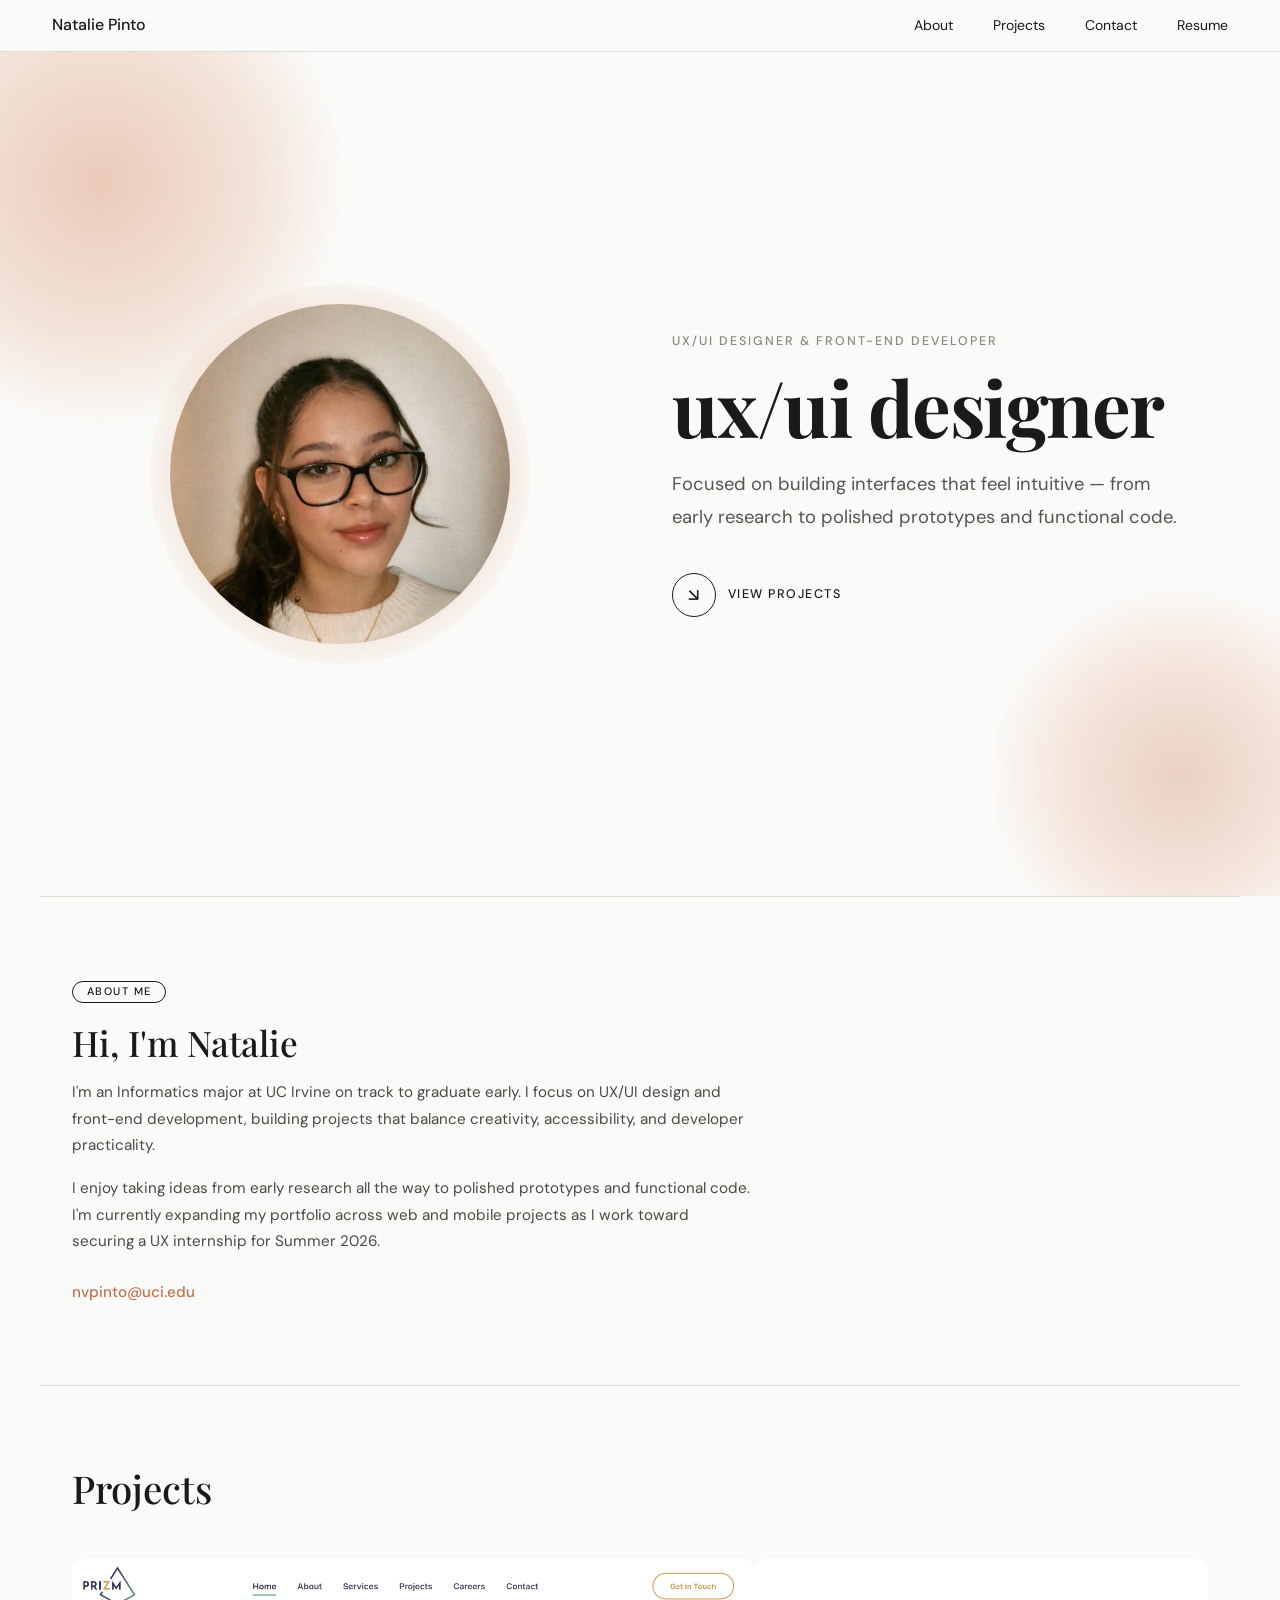
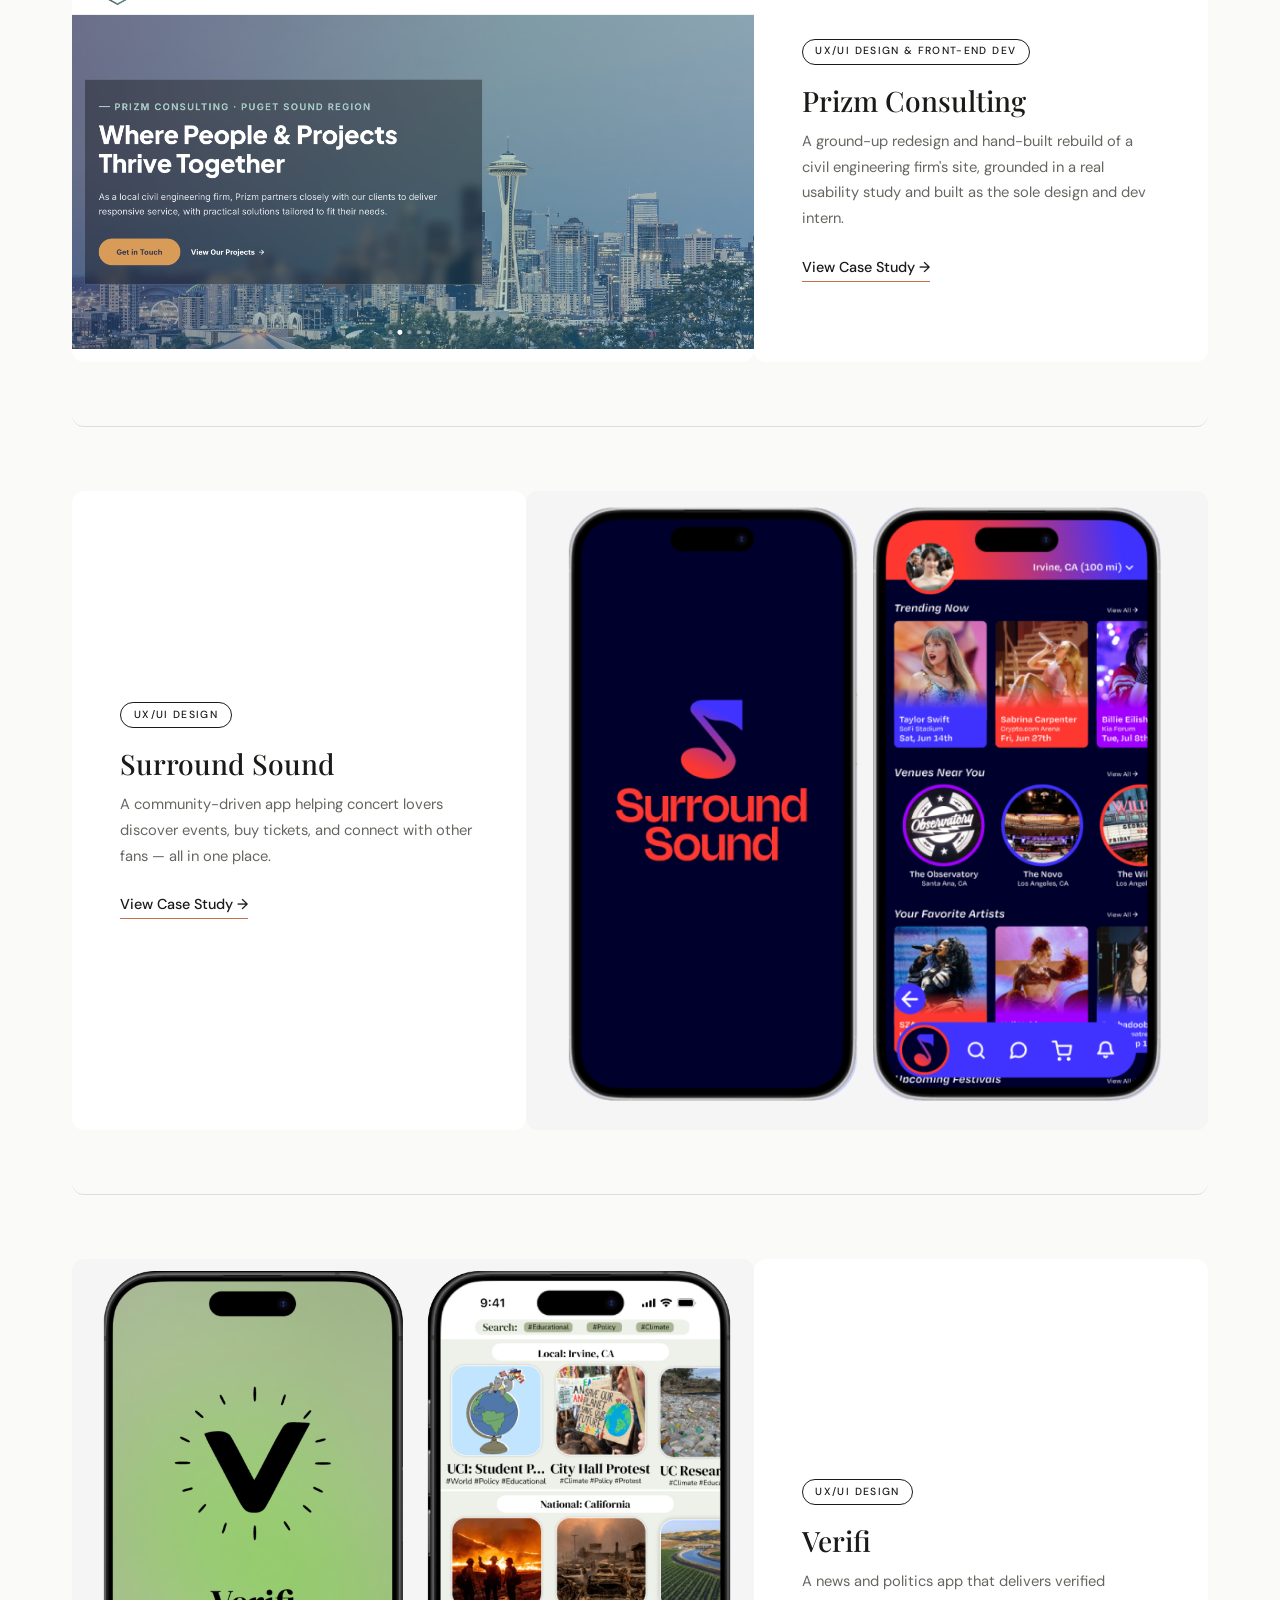
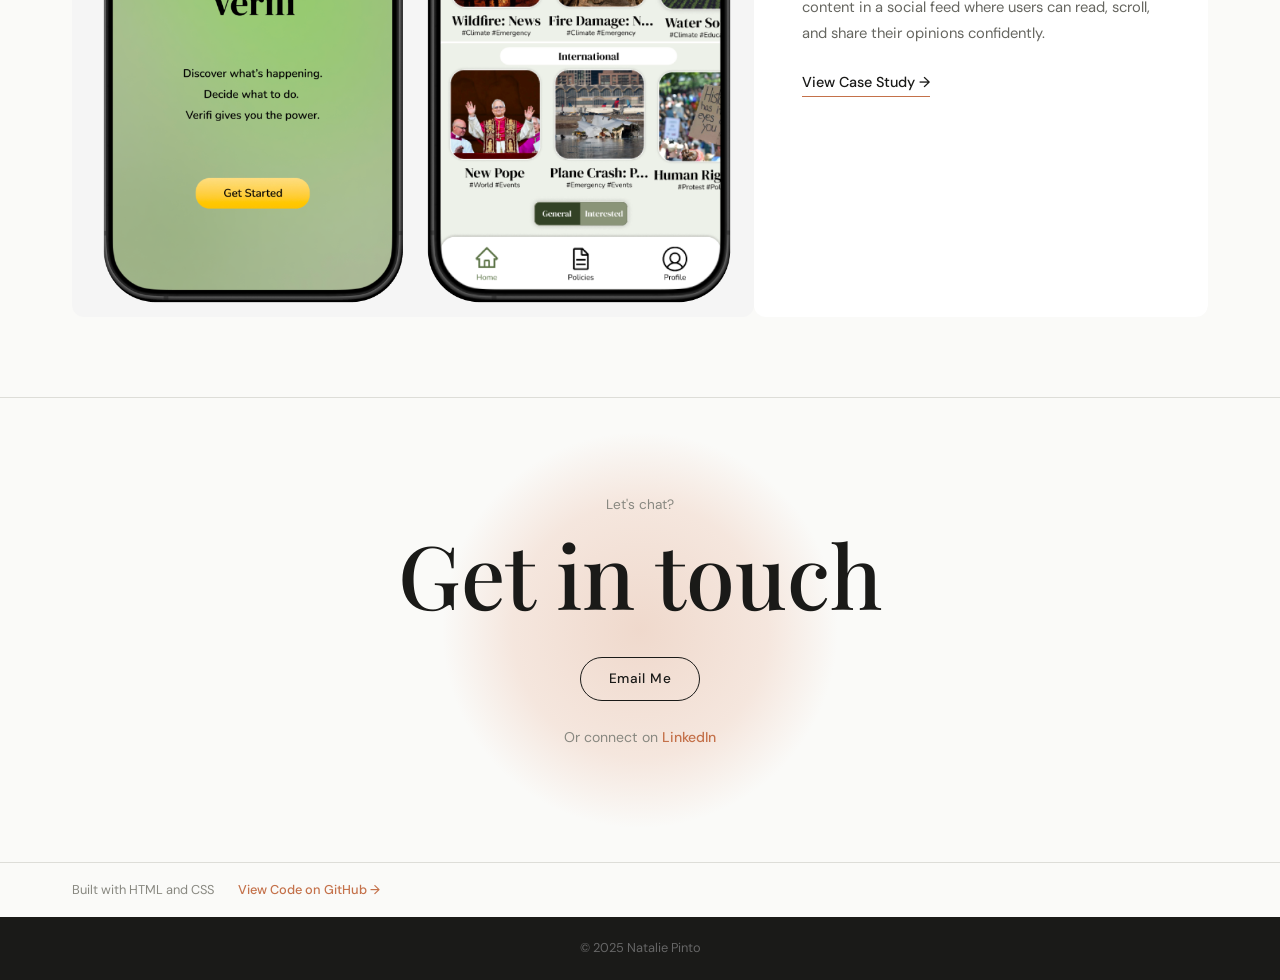
==== commit 59937b4e: "Added Prizm case study" ====
--- a/index.html
+++ b/index.html
@@ -183,11 +183,24 @@
   <section id="projects" class="projects-section" style="scroll-margin-top:80px;">
     <h2>Projects</h2>
 
-    <!-- Surround Sound — image left, text right -->
+    <!-- Prizm Consulting — image left, text right -->
     <div class="project-row">
-      <a href="surroundSound.html" class="project-img-link">
-        <img src="images/SurroundSoundCover.PNG" alt="Surround Sound App Screenshot">
+      <a href="prizm.html" class="project-img-link">
+        <img src="images/PrizmCover.PNG" alt="Prizm Consulting Website Screenshot">
       </a>
+      <div class="project-info">
+        <span class="project-tag">UX/UI Design &amp; Front-End Dev</span>
+        <h3>Prizm Consulting</h3>
+        <p>
+          A ground-up redesign and hand-built rebuild of a civil engineering firm's site,
+          grounded in a real usability study and built as the sole design and dev intern.
+        </p>
+        <a href="prizm.html" class="project-link">View Case Study →</a>
+      </div>
+    </div>
+
+    <!-- Surround Sound — text left, image right -->
+    <div class="project-row project-row--flip">
       <div class="project-info">
         <span class="project-tag">UX/UI Design</span>
         <h3>Surround Sound</h3>
@@ -197,10 +210,16 @@
         </p>
         <a href="surroundSound.html" class="project-link">View Case Study →</a>
       </div>
-    </div>
-
-    <!-- Verifi — text left, image right -->
-    <div class="project-row project-row--flip">
+      <a href="surroundSound.html" class="project-img-link">
+        <img src="images/SurroundSoundCover.PNG" alt="Surround Sound App Screenshot">
+      </a>
+    </div>
+
+    <!-- Verifi — image left, text right -->
+    <div class="project-row">
+      <a href="verifi.html" class="project-img-link">
+        <img src="images/VerifiCover.PNG" alt="Verifi App Screenshot">
+      </a>
       <div class="project-info">
         <span class="project-tag">UX/UI Design</span>
         <h3>Verifi</h3>
@@ -210,9 +229,6 @@
         </p>
         <a href="verifi.html" class="project-link">View Case Study →</a>
       </div>
-      <a href="verifi.html" class="project-img-link">
-        <img src="images/VerifiCover.PNG" alt="Verifi App Screenshot">
-      </a>
     </div>
   </section>
 
@@ -233,7 +249,7 @@
   <div class="tools">
     <div class="tech-stack">
       <p>Built with HTML and CSS</p>
-      <a href="https://github.com/natpinto/natpinto.github.io" target="_blank" rel="noopener">View Code on GitHub →</a>
+      <a href="https://github.com/natpinto/natpinto" target="_blank" rel="noopener">View Code on GitHub →</a>
     </div>
   </div>
 
--- a/styles.css
+++ b/styles.css
@@ -1,9 +1,9 @@
-@import url('https://fonts.googleapis.com/css2?family=Playfair+Display:ital,wght@0,400;0,700;1,400&family=DM+Sans:wght@300;400;500&display=swap');
+@import url('https://fonts.googleapis.com/css2?family=Playfair+Display:ital,wght@0,400;0,700;1,400&family=DM+Sans:wght@300;400;500;700&display=swap');
 
 /* ── Tokens ─────────────────────────────────────────────── */
 :root {
-  --bg:         #EFEFEC;
-  --surface:    #F7F7F4;
+  --bg:         #FAFAF8;
+  --surface:    #FFFFFF;
   --white:      #FFFFFF;
   --charcoal:   #1A1A18;
   --terracotta: #C4714A;
@@ -466,6 +466,179 @@
   color: #555550;
 }
 
+.case-hero-split {
+  max-width: 1200px;
+  margin: 0 auto;
+  padding: 5rem 2rem 3rem;
+  display: flex;
+  flex-direction: column;
+  gap: 2.5rem;
+}
+
+.case-hero-text {
+  max-width: 700px;
+}
+
+.case-hero-split h2 {
+  font-size: clamp(2.2rem, 5vw, 3.5rem);
+  margin: 0.75rem 0 1rem;
+}
+
+.case-hero-split p {
+  font-size: 1.05rem;
+  color: #555550;
+}
+
+.case-hero-images {
+  display: grid;
+  grid-template-columns: 1fr 1fr;
+  gap: 1.25rem;
+  align-items: start;
+}
+
+.hero-frame {
+  aspect-ratio: 16 / 9;
+  overflow: hidden;
+  background: var(--white);
+  border-radius: var(--radius);
+  box-shadow: 0 4px 24px rgba(26,26,24,0.08);
+}
+
+/* Redesigned-site page cards: 3 across, 2 rows */
+.page-cards {
+  display: grid;
+  grid-template-columns: repeat(3, 1fr);
+  gap: 1.25rem;
+  margin-top: 1.5rem;
+  /* break out of the text column, but stay clear of the left section nav */
+  width: max(100%, min(1080px, calc(100vw - 320px)));
+  margin-left: 50%;
+  transform: translateX(-50%);
+}
+
+.page-card {
+  background: var(--surface);
+  border: 1px solid var(--border);
+  border-radius: var(--radius);
+  overflow: hidden;
+}
+
+.page-card-img {
+  aspect-ratio: 16 / 10;
+  background: #FFFFFF;
+  border-bottom: 1px solid var(--border);
+  overflow: hidden;
+}
+
+.page-card-img img {
+  width: 100%;
+  height: 100%;
+  object-fit: contain;
+  object-position: center;
+  display: block;
+}
+
+.page-card h4 {
+  font-family: 'DM Sans', sans-serif;
+  font-size: 1rem;
+  font-weight: 700;
+  margin: 1rem 1.1rem 0.35rem;
+}
+
+.page-card p {
+  font-size: 0.9rem;
+  line-height: 1.6;
+  color: var(--muted);
+  margin: 0 1.1rem 1.1rem;
+}
+
+@media (max-width: 820px) {
+  .page-cards { grid-template-columns: repeat(2, 1fr); }
+}
+
+@media (max-width: 560px) {
+  .page-cards { grid-template-columns: 1fr; }
+}
+
+.hero-fig {
+  margin: 0;
+}
+
+.hero-fig figcaption {
+  font-family: 'DM Sans', sans-serif;
+  font-size: 0.75rem;
+  font-weight: 500;
+  letter-spacing: 0.08em;
+  text-transform: uppercase;
+  color: var(--muted);
+  margin-top: 0.6rem;
+  text-align: center;
+}
+
+.hero-frame img {
+  width: 100%;
+  height: 100%;
+  object-fit: contain;
+  object-position: center;
+  display: block;
+}
+
+
+@media (max-width: 820px) {
+  .case-hero-split { padding-top: 3rem; }
+  .case-hero-images { grid-template-columns: 1fr; }
+}
+
+.case-body--wide { max-width: 1200px; }
+
+.section-nav {
+  display: none;
+  position: fixed;
+  top: 140px;
+  left: max(1rem, calc((100vw - 860px) / 2 - 250px));
+  width: 190px;
+  flex-direction: column;
+  gap: 0.35rem;
+  border-left: 1px solid var(--border);
+  padding-left: 1rem;
+  opacity: 0;
+  pointer-events: none;
+  transition: opacity 0.25s;
+  z-index: 50;
+}
+
+.section-nav.visible { opacity: 1; pointer-events: auto; }
+
+.section-nav a {
+  font-family: 'DM Sans', sans-serif;
+  font-size: 1rem;
+  color: var(--muted);
+  text-decoration: none;
+  padding: 0.25rem 0;
+  transition: color 0.2s;
+}
+
+.section-nav a:hover { color: var(--charcoal); }
+.section-nav a.active { color: var(--terracotta); font-weight: 500; }
+
+@media (min-width: 1280px) {
+  .section-nav { display: flex; }
+}
+
+html { scroll-padding-top: 80px; }
+
+.split-cols {
+  display: grid;
+  grid-template-columns: 0.8fr 1.2fr;
+  gap: 3rem;
+  margin-top: 2rem;
+  align-items: start;
+}
+
+@media (max-width: 700px) {
+  .split-cols { grid-template-columns: 1fr; gap: 1.5rem; }
+}
+
 .case-body {
   max-width: 860px;
   margin: 0 auto;
@@ -524,8 +697,9 @@
 }
 
 .key-insights th {
-  background: var(--charcoal);
-  color: #fff;
+  background: var(--terra-light);
+  border: 1px solid var(--terra-mid);
+  color: #7A3A1F;
   padding: 0.85rem 1rem;
   border-radius: 8px;
   font-family: 'DM Sans', sans-serif;
@@ -566,6 +740,375 @@
 
 .impact-card p { font-size: 0.9rem; margin: 0; color: #555550; }
 
+.stat-label {
+  font-family: 'DM Sans', sans-serif;
+  font-size: 0.75rem;
+  font-weight: 500;
+  letter-spacing: 0.06em;
+  text-transform: uppercase;
+  color: var(--muted);
+  margin-bottom: 0.85rem;
+  display: block;
+}
+
+.stat-grid {
+  display: grid;
+  grid-template-columns: repeat(auto-fit, minmax(140px, 1fr));
+  gap: 0.85rem;
+  margin-bottom: 1.75rem;
+}
+
+.stat-card {
+  background: var(--white);
+  border: 1px solid var(--border);
+  border-radius: var(--radius);
+  padding: 1.1rem 1.1rem;
+}
+
+.stat-card .stat-value {
+  font-family: 'Playfair Display', serif;
+  font-size: 1.7rem;
+  font-weight: 700;
+  color: var(--charcoal);
+  line-height: 1;
+  margin-bottom: 0.4rem;
+}
+
+.stat-card .stat-value span {
+  font-family: 'DM Sans', sans-serif;
+  font-size: 0.85rem;
+  font-weight: 400;
+  color: var(--muted);
+}
+
+.stat-card .stat-name {
+  font-size: 0.85rem;
+  color: #555550;
+  margin: 0;
+}
+
+.stat-card--flag {
+  background: var(--terra-light);
+  border-color: var(--terra-mid);
+}
+
+.stat-card--flag .stat-value,
+.stat-card--flag .stat-value span {
+  color: #7A3A1F;
+}
+
+.stat-card--flag .stat-name { color: #7A3A1F; }
+
+.stat-callout {
+  font-family: 'DM Sans', sans-serif;
+  font-size: 1.2rem;
+  font-weight: 500;
+  font-style: normal;
+  color: var(--charcoal);
+  border-top: 1px solid var(--border);
+  padding-top: 1.25rem;
+  margin: 0;
+}
+
+.comp-head, .comp-row {
+  display: grid;
+  grid-template-columns: 0.8fr 1.2fr 1.2fr;
+  gap: 1rem;
+  align-items: center;
+}
+
+.comp-head {
+  padding: 0 1.25rem 0.6rem;
+  font-size: 0.68rem;
+  font-weight: 500;
+  letter-spacing: 0.1em;
+  text-transform: uppercase;
+  color: var(--muted);
+}
+
+.comp-head span:last-child { color: var(--terracotta); }
+
+.comp-row {
+  background: var(--white);
+  border: 1px solid var(--border);
+  border-radius: var(--radius);
+  padding: 1.1rem 1.25rem;
+  margin-bottom: 0.75rem;
+}
+
+.comp-name {
+  font-family: 'Playfair Display', serif;
+  font-size: 1.05rem;
+  font-weight: 700;
+  color: var(--charcoal);
+  line-height: 1.2;
+}
+
+.comp-row p { margin: 0; font-size: 0.88rem; line-height: 1.55; }
+
+.comp-opp {
+  background: var(--terra-light);
+  color: #5A2E17 !important;
+  border-radius: 8px;
+  padding: 0.65rem 0.85rem;
+}
+
+.comp-takeaway {
+  background: transparent;
+  border: 1.5px solid var(--charcoal);
+  border-radius: var(--radius);
+  padding: 1.5rem 1.75rem;
+  margin-top: 1.25rem;
+}
+
+.comp-takeaway .stat-label { color: var(--muted); margin-bottom: 0.5rem; }
+
+.comp-takeaway p {
+  color: var(--charcoal);
+  font-family: 'Playfair Display', serif;
+  font-size: 1.15rem;
+  line-height: 1.5;
+  margin: 0;
+}
+
+.comp-takeaway strong { color: var(--terracotta); }
+
+.comp-takeaway > strong {
+  display: block;
+  font-family: 'DM Sans', sans-serif;
+  font-size: 0.8rem;
+  letter-spacing: 0.1em;
+  text-transform: uppercase;
+  margin-bottom: 0.5rem;
+}
+
+/* Validation section */
+.quote-grid {
+  display: grid;
+  grid-template-columns: repeat(2, 1fr);
+  gap: 1.25rem;
+  margin-top: 1rem;
+}
+
+.quote-card {
+  margin: 0;
+  background: var(--surface);
+  border: 1px solid var(--border);
+  border-left: 3px solid var(--terracotta);
+  border-radius: var(--radius);
+  padding: 1.5rem 1.5rem 1.25rem;
+}
+
+.quote-card blockquote {
+  margin: 0 0 0.75rem;
+  font-family: 'Playfair Display', serif;
+  font-size: 1.1rem;
+  line-height: 1.5;
+  color: var(--charcoal);
+}
+
+.quote-card figcaption {
+  font-size: 0.85rem;
+  color: var(--muted);
+}
+
+.refine-list {
+  list-style: none;
+  padding: 0;
+  margin: 1rem 0 1.5rem;
+}
+
+.refine-list li {
+  position: relative;
+  padding-left: 1.75rem;
+  margin-bottom: 0.6rem;
+}
+
+.refine-list li::before {
+  content: "↗";
+  position: absolute;
+  left: 0;
+  color: var(--terracotta);
+}
+
+@media (max-width: 700px) {
+  .quote-grid { grid-template-columns: 1fr; }
+}
+
+@media (max-width: 700px) {
+  .comp-head { display: none; }
+  .comp-row { grid-template-columns: 1fr; gap: 0.6rem; }
+}
+
+.affinity-board {
+  display: grid;
+  grid-template-columns: repeat(5, 1fr);
+  gap: 1rem;
+  margin: 1.5rem 0 1.25rem;
+  align-items: start;
+}
+
+.affinity-col-icon {
+  width: 26px;
+  height: 26px;
+  margin-bottom: 0.5rem;
+  display: block;
+}
+
+.affinity-col-title {
+  font-family: 'DM Sans', sans-serif;
+  font-size: 0.72rem;
+  font-weight: 500;
+  letter-spacing: 0.08em;
+  text-transform: uppercase;
+  margin-bottom: 0.6rem;
+}
+
+.affinity-col-rule {
+  height: 2px;
+  width: 100%;
+  margin-bottom: 0.9rem;
+  border-radius: 2px;
+}
+
+.affinity-notes { display: flex; flex-direction: column; gap: 0.6rem; }
+
+.affinity-note {
+  border-radius: 8px;
+  padding: 0.7rem 0.8rem;
+  font-size: 0.78rem;
+  line-height: 1.4;
+  box-shadow: 0 2px 6px rgba(26,26,24,0.07);
+}
+
+.aff-purple .affinity-col-title, .aff-purple .affinity-col-icon { color: #7B61B3; fill: #7B61B3; }
+.aff-purple .affinity-col-rule { background: #7B61B3; }
+.aff-purple .affinity-note { background: #E4DEF5; color: #4A3B72; }
+
+.aff-orange .affinity-col-title, .aff-orange .affinity-col-icon { color: #E08A3E; fill: #E08A3E; }
+.aff-orange .affinity-col-rule { background: #E08A3E; }
+.aff-orange .affinity-note { background: #FBE4D0; color: #7A4A17; }
+
+.aff-green .affinity-col-title, .aff-green .affinity-col-icon { color: #4C9A63; fill: #4C9A63; }
+.aff-green .affinity-col-rule { background: #4C9A63; }
+.aff-green .affinity-note { background: #D9EEDD; color: #2C5C3B; }
+
+.aff-pink .affinity-col-title, .aff-pink .affinity-col-icon { color: #D65C6B; fill: #D65C6B; }
+.aff-pink .affinity-col-rule { background: #D65C6B; }
+.aff-pink .affinity-note { background: #FBDADE; color: #7C2E37; }
+
+.aff-blue .affinity-col-title, .aff-blue .affinity-col-icon { color: #4C86B8; fill: #4C86B8; }
+.aff-blue .affinity-col-rule { background: #4C86B8; }
+.aff-blue .affinity-note { background: #DCEAF7; color: #234A67; }
+
+.affinity-theme-row {
+  display: grid;
+  grid-template-columns: repeat(5, 1fr);
+  gap: 1rem;
+  margin-bottom: 2rem;
+}
+
+.affinity-theme {
+  font-size: 0.8rem;
+  font-style: italic;
+  color: #555550;
+  margin: 0;
+  line-height: 1.5;
+}
+
+@media (max-width: 820px) {
+  .affinity-board, .affinity-theme-row {
+    grid-template-columns: 1fr 1fr;
+  }
+}
+
+@media (max-width: 560px) {
+  .affinity-board, .affinity-theme-row {
+    grid-template-columns: 1fr;
+  }
+}
+
+.finding-decision {
+  display: grid;
+  grid-template-columns: 1fr auto 1fr;
+  gap: 1rem;
+  align-items: center;
+  background: var(--white);
+  border: 1px solid var(--border);
+  border-radius: var(--radius);
+  padding: 1.25rem;
+  margin-bottom: 1rem;
+}
+
+.finding-decision .fd-label {
+  font-size: 0.68rem;
+  font-weight: 500;
+  letter-spacing: 0.1em;
+  text-transform: uppercase;
+  color: var(--muted);
+  display: block;
+  margin-bottom: 0.3rem;
+}
+
+.finding-decision .fd-arrow {
+  color: var(--terracotta);
+  font-size: 1.3rem;
+}
+
+.finding-decision p { margin: 0; font-size: 0.92rem; }
+
+@media (max-width: 600px) {
+  .finding-decision { grid-template-columns: 1fr; text-align: left; }
+  .finding-decision .fd-arrow { display: none; }
+}
+
+.video-compare {
+  display: grid;
+  grid-template-columns: 1fr 1fr;
+  gap: 1.25rem;
+  margin: 1.75rem 0;
+  /* same breakout width as the redesigned-site page cards */
+  width: max(100%, min(1080px, calc(100vw - 320px)));
+  margin-left: 50%;
+  transform: translateX(-50%);
+}
+
+.video-compare figure {
+  margin: 0;
+}
+
+.video-compare video {
+  width: 100%;
+  display: block;
+  border-radius: var(--radius);
+  box-shadow: 0 4px 24px rgba(26,26,24,0.08);
+  background: var(--charcoal);
+}
+
+.video-compare figcaption {
+  font-family: 'DM Sans', sans-serif;
+  font-size: 0.75rem;
+  font-weight: 500;
+  letter-spacing: 0.08em;
+  text-transform: uppercase;
+  color: var(--muted);
+  margin-top: 0.6rem;
+  text-align: center;
+}
+
+.video-compare figure.after figcaption { color: var(--terracotta); }
+
+/* After clip: same width as Before, bottom cropped (no scaling) to match its height.
+   Height is set by the script in prizm.html. */
+.video-compare figure.after video {
+  object-fit: cover;
+  object-position: top center;
+}
+
+@media (max-width: 700px) {
+  .video-compare { grid-template-columns: 1fr; }
+}
+
 .prototype-link {
   display: flex;
   gap: 1rem;
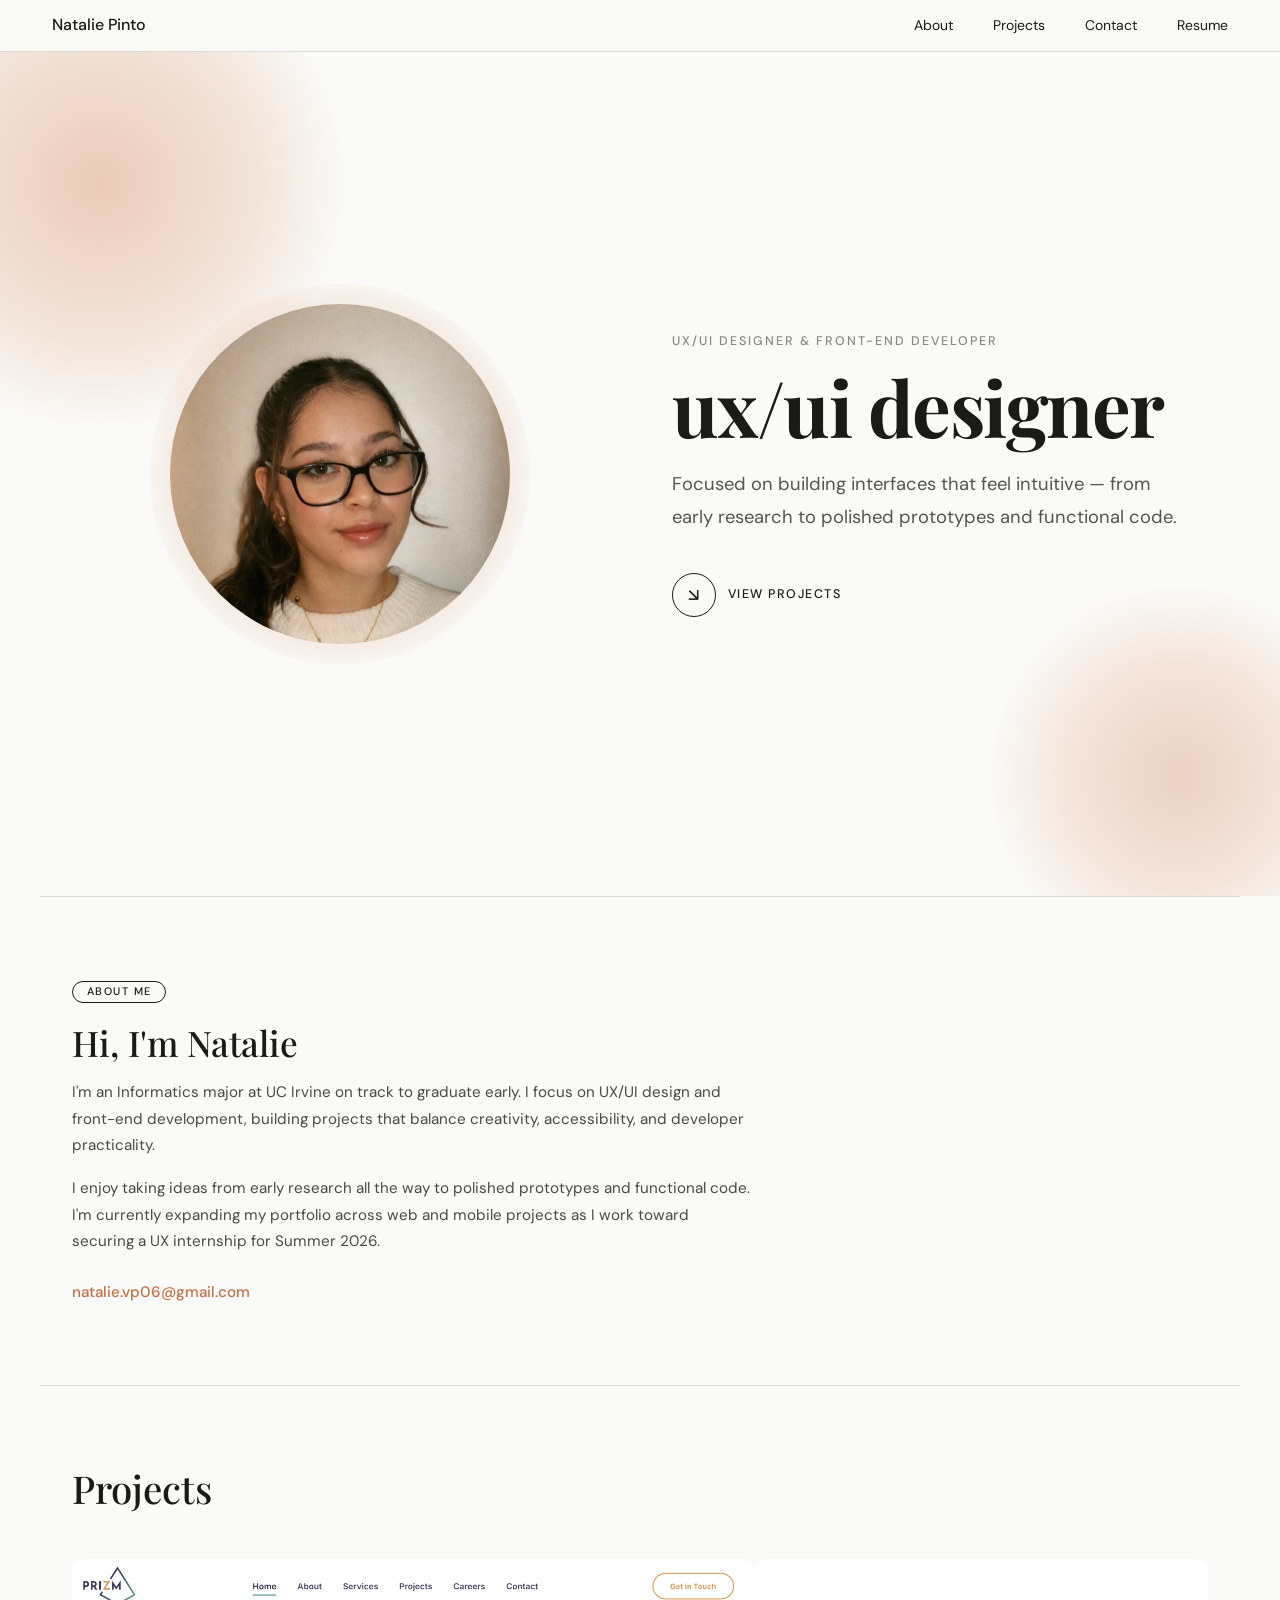
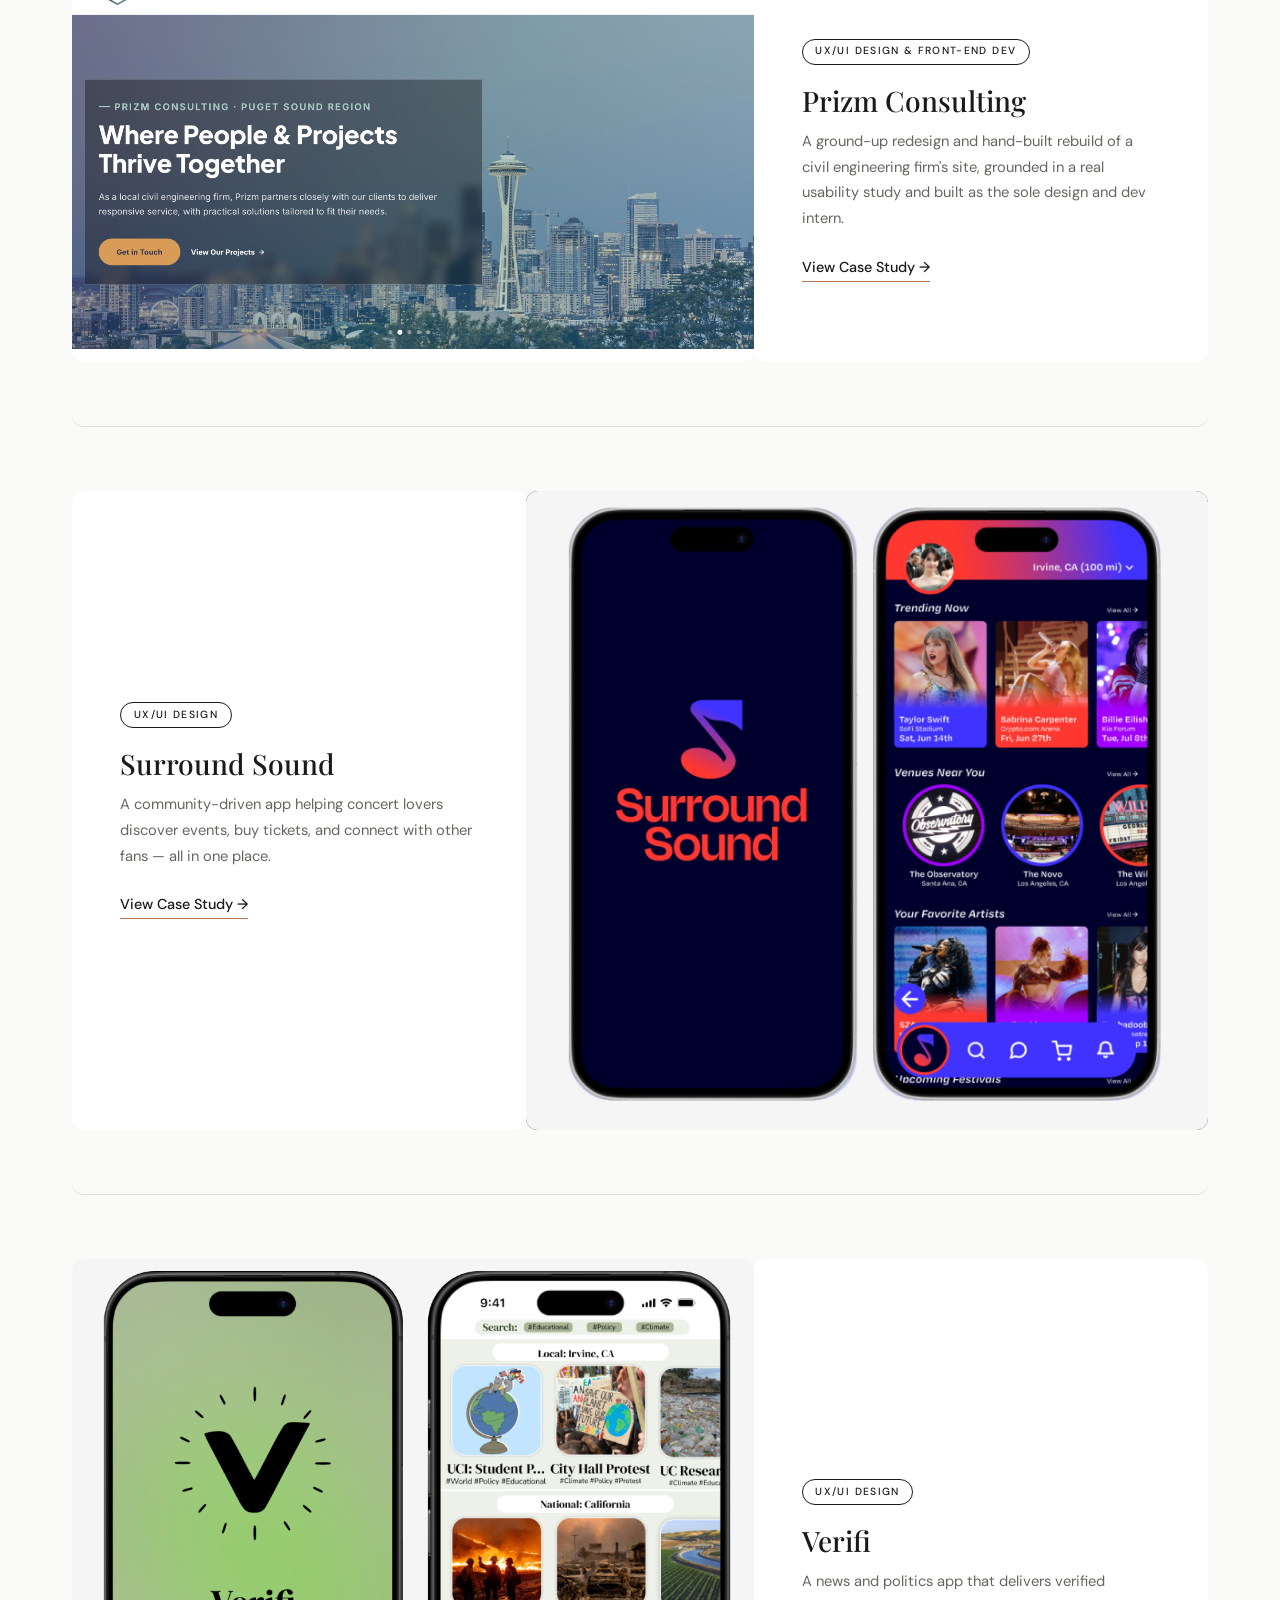
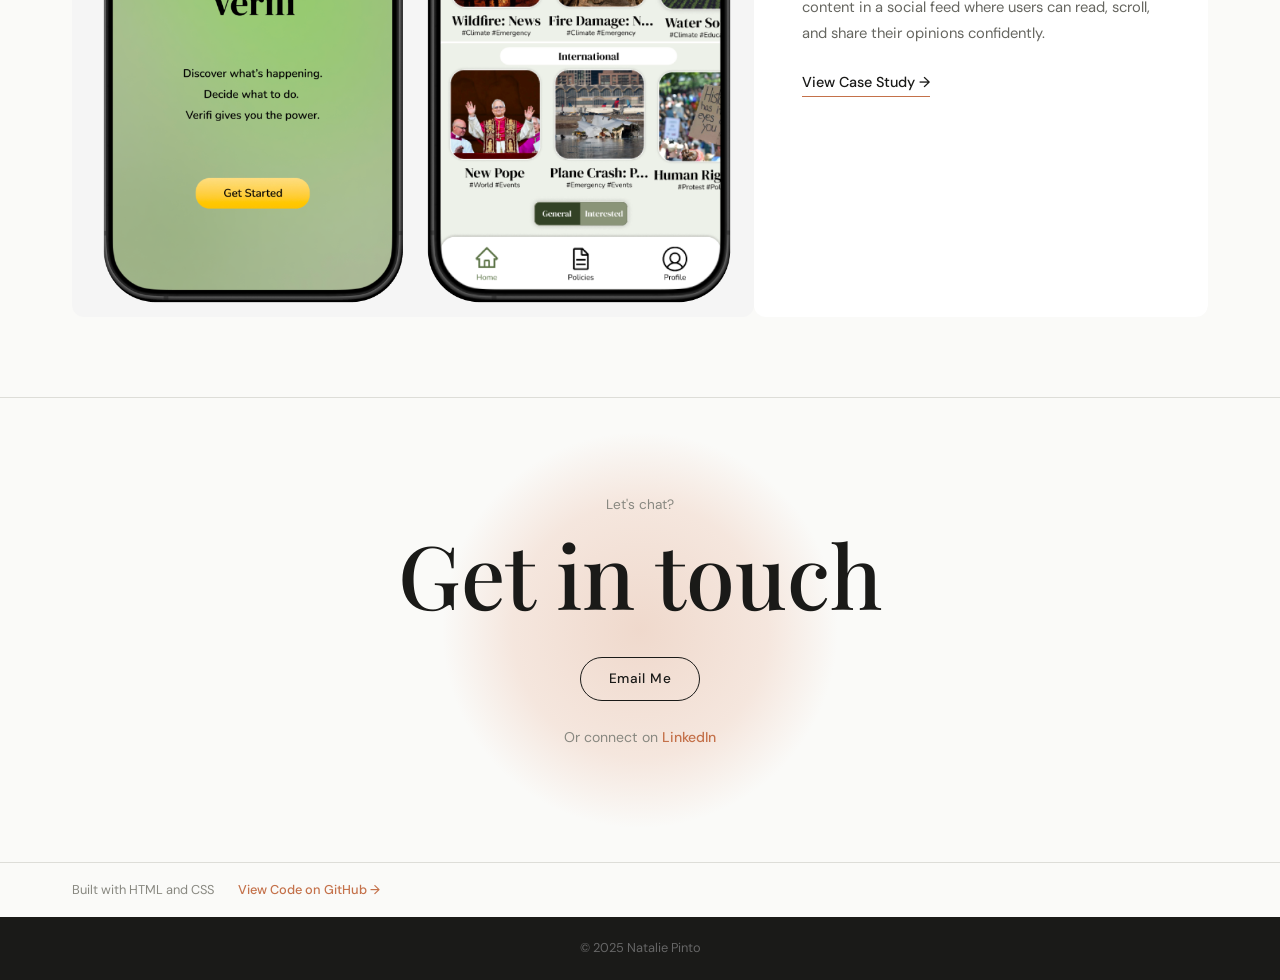
==== commit c326d9a6: "updated resume and email" ====
--- a/index.html
+++ b/index.html
@@ -2,7 +2,7 @@
 <html lang="en">
 <!--
 WRITTEN BY: Natalie Pinto
-EMAIL: nvpinto@uci.edu
+EMAIL: natalie.vp06@gmail.com
 -->
 <head>
   <meta charset="utf-8">
@@ -174,7 +174,7 @@
         as I work toward securing a UX internship for Summer 2026.
       </p>
       <p style="margin-top:1.5rem; margin-bottom:0;">
-        <a href="mailto:nvpinto@uci.edu" style="color:var(--terracotta); font-weight:500; text-decoration:none;">nvpinto@uci.edu</a>
+        <a href="mailto:natalie.vp06@gmail.com" style="color:var(--terracotta); font-weight:500; text-decoration:none;">natalie.vp06@gmail.com</a>
       </p>
     </div>
   </section>
@@ -238,7 +238,7 @@
     <div class="contact-inner">
       <span class="contact-eyebrow">Let's chat?</span>
       <h2>Get in touch</h2>
-      <a href="mailto:nvpinto@uci.edu" class="contact-btn">Email Me</a>
+      <a href="mailto:natalie.vp06@gmail.com" class="contact-btn">Email Me</a>
       <p style="margin-top:1.5rem; font-size:0.88rem; color:var(--muted);">
         Or connect on <a href="https://www.linkedin.com/in/natalievpinto/" target="_blank" rel="noopener" style="color:var(--terracotta); font-weight:500; text-decoration:none;">LinkedIn</a>
       </p>
